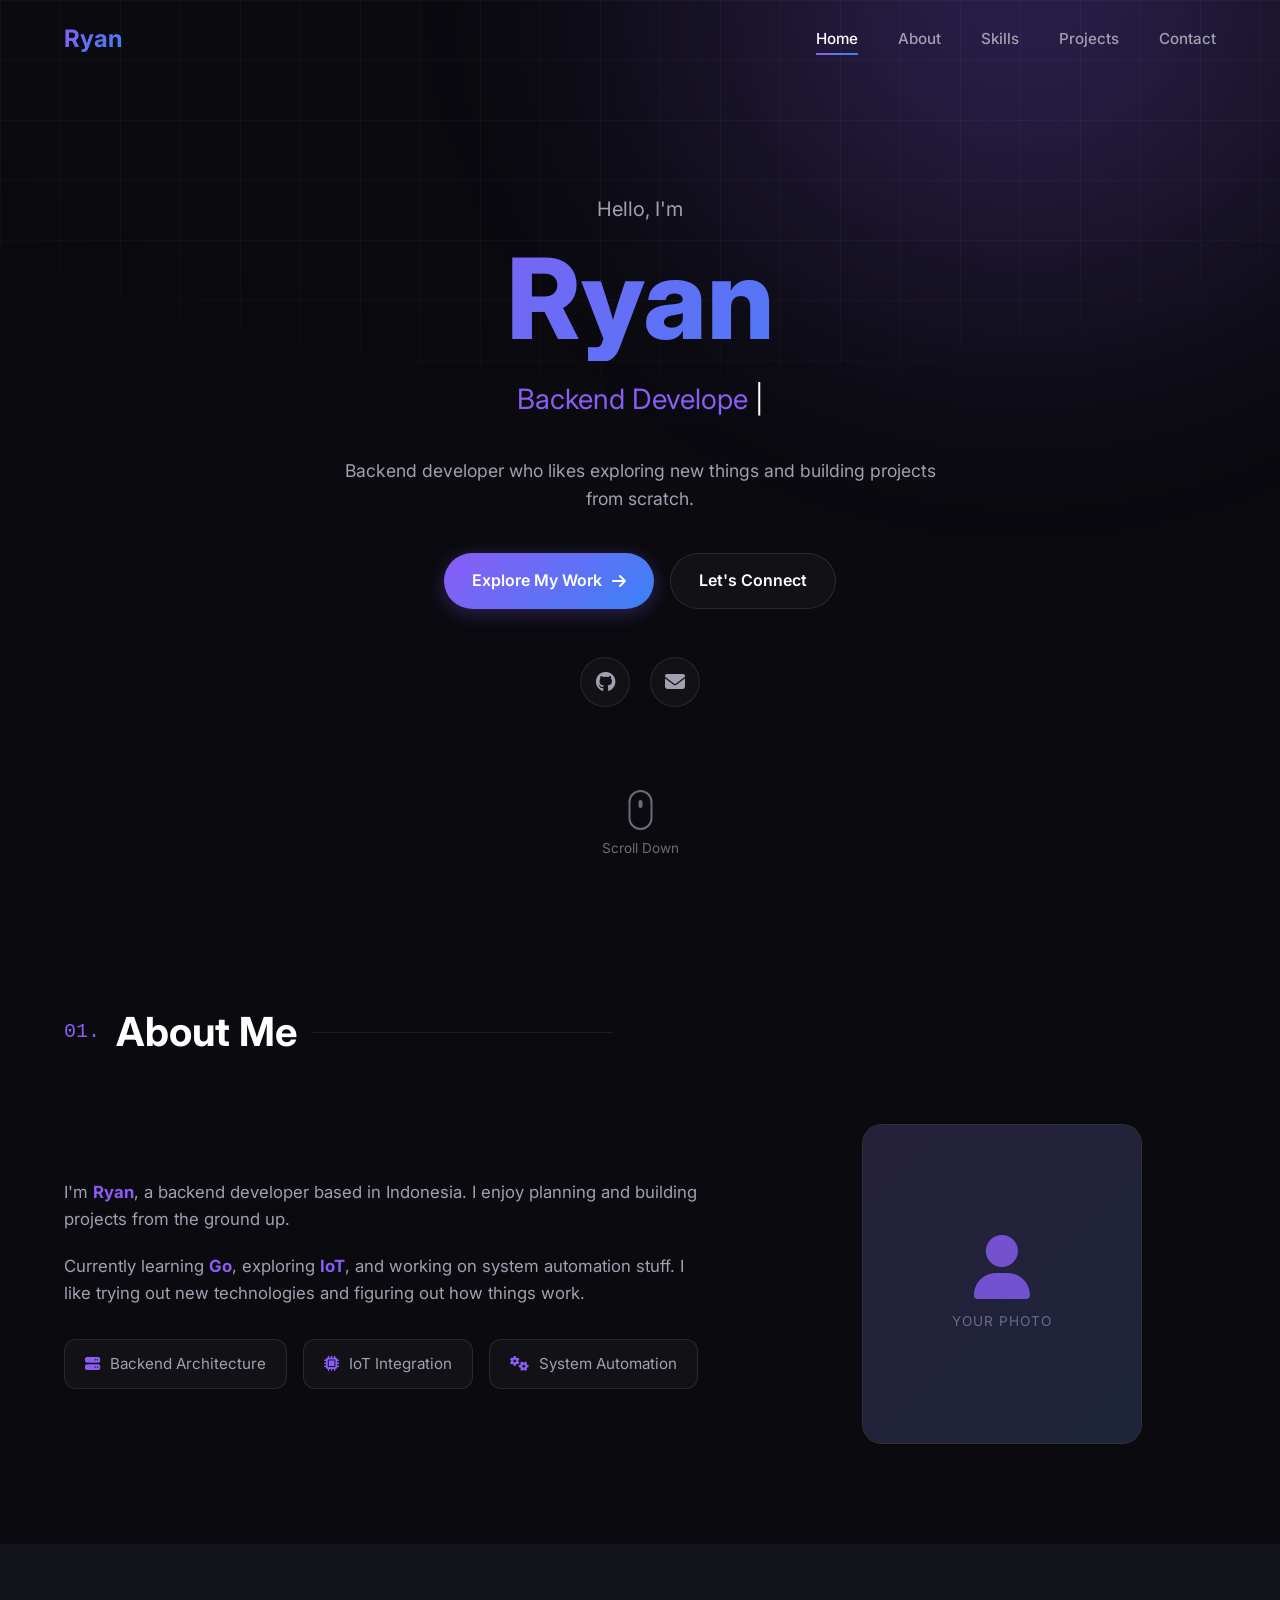
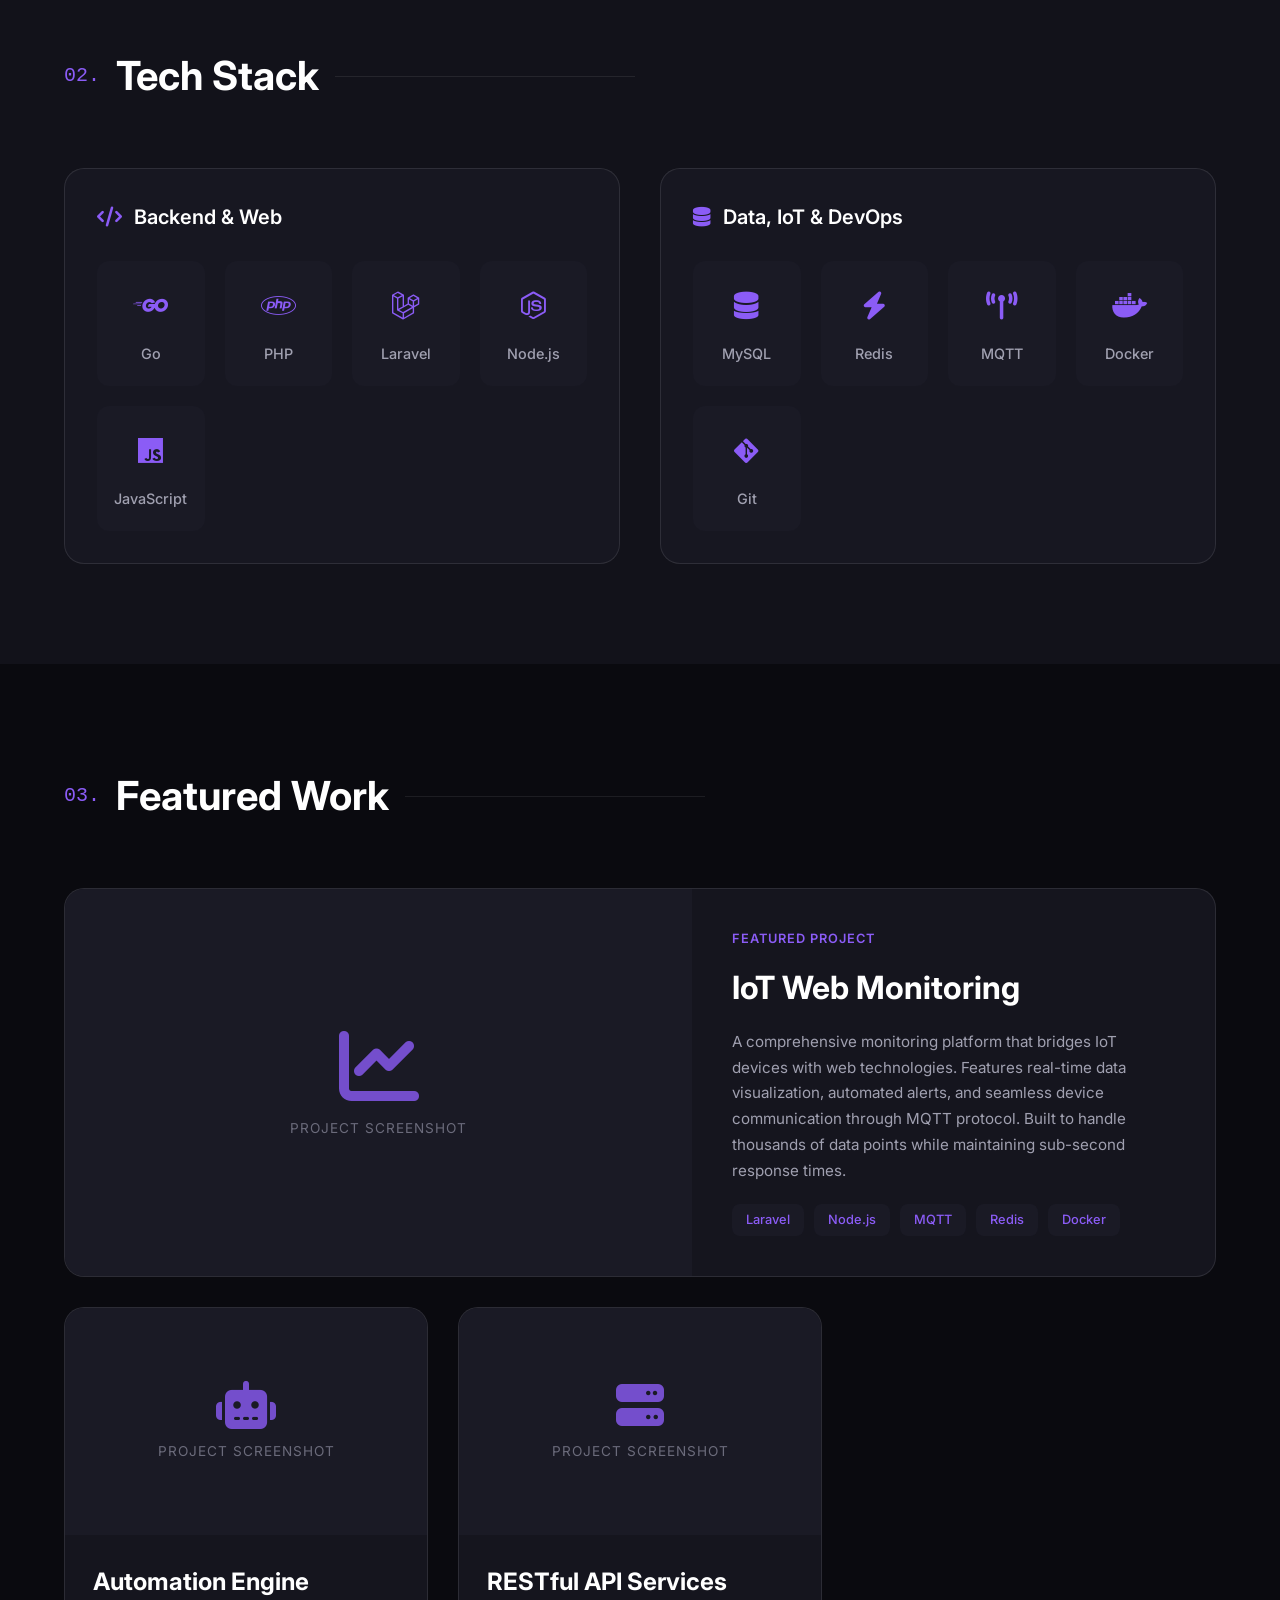
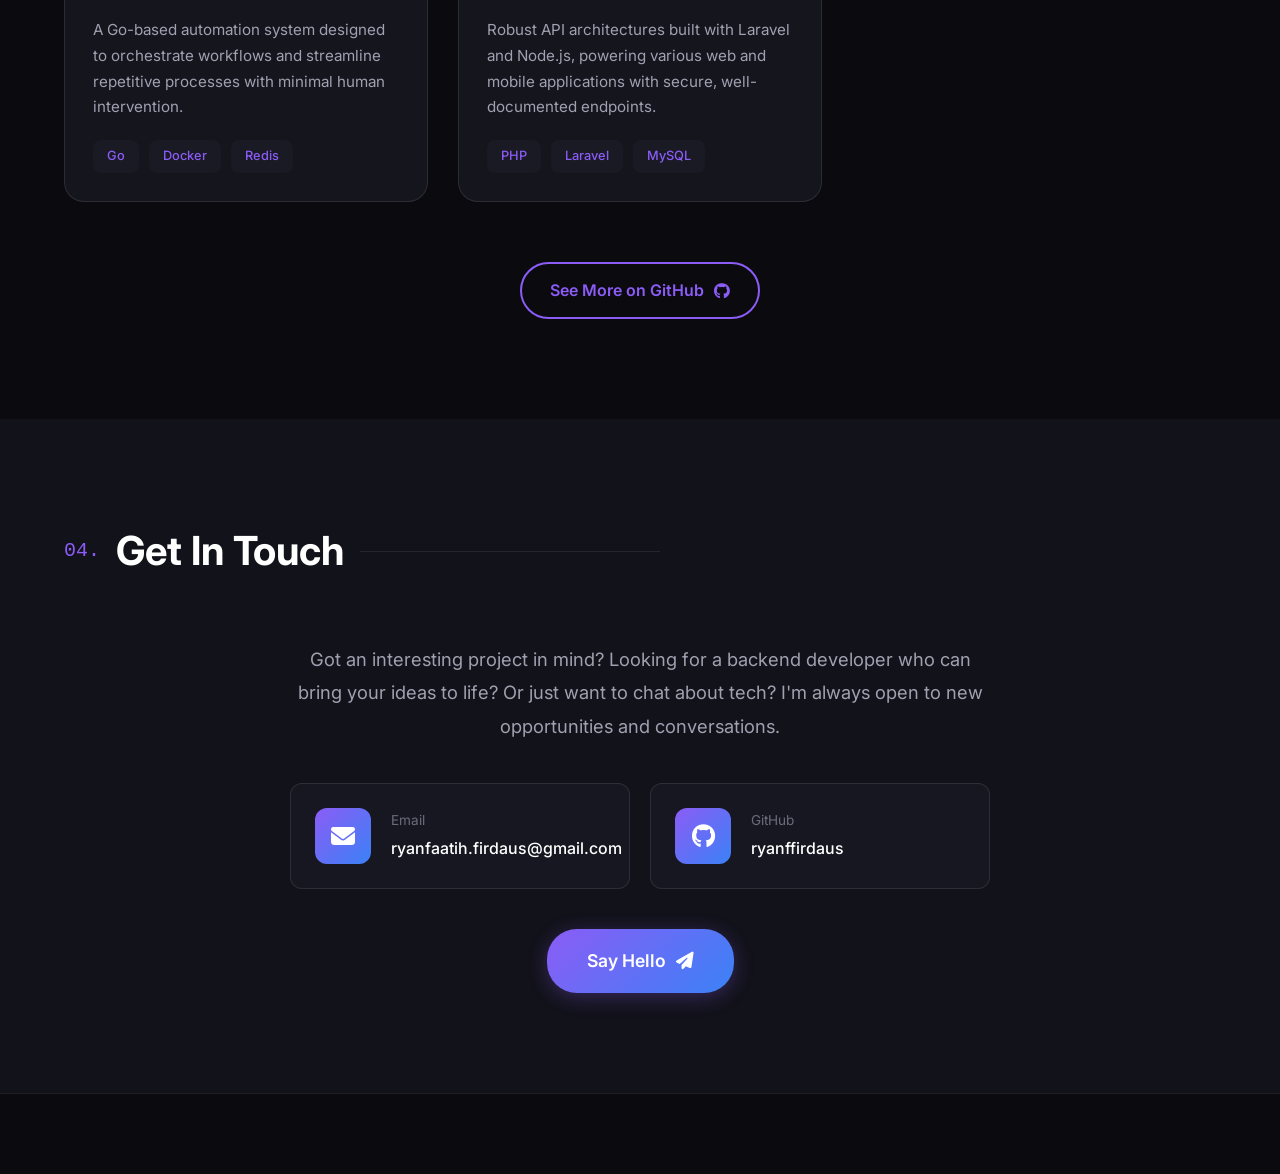
==== index.html @ 5bb2949b "initial commit" ====
<!DOCTYPE html>
<html lang="en">
<head>
    <meta charset="UTF-8">
    <meta name="viewport" content="width=device-width, initial-scale=1.0">
    <meta name="description" content="Ryan - Backend Developer specializing in Go, Laravel, Node.js, and IoT-based automation systems. Building scalable solutions that bridge hardware and software.">
    <meta name="keywords" content="Ryan, Backend Developer, Go, Golang, Laravel, Node.js, IoT, System Automation, Web Developer, Indonesia">
    <meta name="author" content="Ryan">
    <meta name="robots" content="index, follow">
    
    <!-- Open Graph -->
    <meta property="og:title" content="Ryan | Backend Developer">
    <meta property="og:description" content="Backend developer crafting scalable systems and exploring IoT automation.">
    <meta property="og:type" content="website">
    
    <title>Ryan | Backend Developer</title>
    
    <!-- Fonts -->
    <link rel="preconnect" href="https://fonts.googleapis.com">
    <link rel="preconnect" href="https://fonts.gstatic.com" crossorigin>
    <link href="https://fonts.googleapis.com/css2?family=Inter:wght@300;400;500;600;700;800&display=swap" rel="stylesheet">
    
    <!-- Icons -->
    <link rel="stylesheet" href="https://cdnjs.cloudflare.com/ajax/libs/font-awesome/6.5.1/css/all.min.css">
    
    <!-- Styles -->
    <link rel="stylesheet" href="css/main.css">
</head>
<body>
    <!-- Navigation -->
    <nav class="navbar" id="navbar">
        <div class="nav-container">
            <a href="#home" class="nav-logo">
                <span class="logo-text">Ryan</span>
            </a>
            <div class="nav-menu" id="nav-menu">
                <a href="#home" class="nav-link active">Home</a>
                <a href="#about" class="nav-link">About</a>
                <a href="#skills" class="nav-link">Skills</a>
                <a href="#projects" class="nav-link">Projects</a>
                <a href="#contact" class="nav-link">Contact</a>
            </div>
            <button class="nav-toggle" id="nav-toggle" aria-label="Toggle navigation">
                <span class="hamburger"></span>
            </button>
        </div>
    </nav>

    <!-- Hero Section -->
    <section class="hero" id="home">
        <div class="hero-bg">
            <div class="hero-gradient"></div>
            <div class="hero-grid"></div>
        </div>
        <div class="hero-content">
            <p class="hero-greeting">Hello, I'm</p>
            <h1 class="hero-title">Ryan</h1>
            <div class="hero-subtitle">
                <span class="typing-text" id="typing-text"></span>
                <span class="cursor">|</span>
            </div>
            <p class="hero-description">
                Backend developer who likes exploring new things and building projects from scratch.
            </p>
            <div class="hero-buttons">
                <a href="#projects" class="btn btn-primary">
                    <span>Explore My Work</span>
                    <i class="fas fa-arrow-right"></i>
                </a>
                <a href="#contact" class="btn btn-secondary">
                    <span>Let's Connect</span>
                </a>
            </div>
            <div class="hero-social">
                <a href="https://github.com/ryanffirdaus" target="_blank" rel="noopener noreferrer" class="social-link" aria-label="GitHub">
                    <i class="fab fa-github"></i>
                </a>
                <a href="mailto:ryanfaatih.firdaus@gmail.com" class="social-link" aria-label="Email">
                    <i class="fas fa-envelope"></i>
                </a>
            </div>
        </div>
        <div class="scroll-indicator">
            <div class="mouse">
                <div class="wheel"></div>
            </div>
            <span>Scroll Down</span>
        </div>
    </section>

    <!-- About Section -->
    <section class="about" id="about">
        <div class="container">
            <h2 class="section-title">
                <span class="title-number">01.</span>
                About Me
            </h2>
            <div class="about-content">
                <div class="about-text">
                    <p>
                        I'm <strong>Ryan</strong>, a backend developer based in Indonesia. 
                        I enjoy planning and building projects from the ground up.
                    </p>
                    <p>
                        Currently learning <strong>Go</strong>, exploring <strong>IoT</strong>, 
                        and working on system automation stuff. I like trying out new technologies 
                        and figuring out how things work.
                    </p>
                    <div class="about-highlights">
                        <div class="highlight-item">
                            <i class="fas fa-server"></i>
                            <span>Backend Architecture</span>
                        </div>
                        <div class="highlight-item">
                            <i class="fas fa-microchip"></i>
                            <span>IoT Integration</span>
                        </div>
                        <div class="highlight-item">
                            <i class="fas fa-cogs"></i>
                            <span>System Automation</span>
                        </div>
                    </div>
                </div>
                <div class="about-image">
                    <div class="image-frame image-frame--decorated">
                        <!-- Replace this placeholder with your photo -->
                        <!-- <img src="assets/images/profile.jpg" alt="Ryan - Backend Developer"> -->
                        <div class="image-placeholder">
                            <i class="fas fa-user"></i>
                            <span>Your Photo</span>
                        </div>
                    </div>
                </div>
            </div>
        </div>
    </section>

    <!-- Skills Section -->
    <section class="skills" id="skills">
        <div class="container">
            <h2 class="section-title">
                <span class="title-number">02.</span>
                Tech Stack
            </h2>
            <div class="skills-grid">
                <!-- Backend & Web Technologies -->
                <div class="skill-category">
                    <h3 class="category-title">
                        <i class="fas fa-code"></i>
                        Backend & Web
                    </h3>
                    <div class="skills-list">
                        <div class="skill-item" data-skill="Go">
                            <div class="skill-icon">
                                <i class="fab fa-golang"></i>
                            </div>
                            <span class="skill-name">Go</span>
                        </div>
                        <div class="skill-item" data-skill="PHP">
                            <div class="skill-icon">
                                <i class="fab fa-php"></i>
                            </div>
                            <span class="skill-name">PHP</span>
                        </div>
                        <div class="skill-item" data-skill="Laravel">
                            <div class="skill-icon">
                                <i class="fab fa-laravel"></i>
                            </div>
                            <span class="skill-name">Laravel</span>
                        </div>
                        <div class="skill-item" data-skill="Node.js">
                            <div class="skill-icon">
                                <i class="fab fa-node-js"></i>
                            </div>
                            <span class="skill-name">Node.js</span>
                        </div>
                        <div class="skill-item" data-skill="JavaScript">
                            <div class="skill-icon">
                                <i class="fab fa-js"></i>
                            </div>
                            <span class="skill-name">JavaScript</span>
                        </div>
                    </div>
                </div>

                <!-- Database, IoT & DevOps -->
                <div class="skill-category">
                    <h3 class="category-title">
                        <i class="fas fa-database"></i>
                        Data, IoT & DevOps
                    </h3>
                    <div class="skills-list">
                        <div class="skill-item" data-skill="MySQL">
                            <div class="skill-icon">
                                <i class="fas fa-database"></i>
                            </div>
                            <span class="skill-name">MySQL</span>
                        </div>
                        <div class="skill-item" data-skill="Redis">
                            <div class="skill-icon">
                                <i class="fas fa-bolt"></i>
                            </div>
                            <span class="skill-name">Redis</span>
                        </div>
                        <div class="skill-item" data-skill="MQTT">
                            <div class="skill-icon">
                                <i class="fas fa-broadcast-tower"></i>
                            </div>
                            <span class="skill-name">MQTT</span>
                        </div>
                        <div class="skill-item" data-skill="Docker">
                            <div class="skill-icon">
                                <i class="fab fa-docker"></i>
                            </div>
                            <span class="skill-name">Docker</span>
                        </div>
                        <div class="skill-item" data-skill="Git">
                            <div class="skill-icon">
                                <i class="fab fa-git-alt"></i>
                            </div>
                            <span class="skill-name">Git</span>
                        </div>
                    </div>
                </div>
            </div>
        </div>
    </section>

    <!-- Projects Section -->
    <section class="projects" id="projects">
        <div class="container">
            <h2 class="section-title">
                <span class="title-number">03.</span>
                Featured Work
            </h2>
            <div class="projects-grid">
                <!-- Featured Project -->
                <a href="projects/iot-monitoring.html" class="project-card featured">
                    <div class="project-image">
                        <!-- Replace placeholder with project screenshot -->
                        <!-- <img src="assets/images/project-iot.jpg" alt="IoT Monitoring Dashboard"> -->
                        <div class="image-placeholder">
                            <i class="fas fa-chart-line"></i>
                            <span>Project Screenshot</span>
                        </div>
                    </div>
                    <div class="project-content">
                        <span class="project-label">Featured Project</span>
                        <h3 class="project-title">IoT Web Monitoring</h3>
                        <p class="project-description">
                            A comprehensive monitoring platform that bridges IoT devices with web technologies. 
                            Features real-time data visualization, automated alerts, and seamless device 
                            communication through MQTT protocol. Built to handle thousands of data points 
                            while maintaining sub-second response times.
                        </p>
                        <div class="tech-tags">
                            <span class="tech-tag">Laravel</span>
                            <span class="tech-tag">Node.js</span>
                            <span class="tech-tag">MQTT</span>
                            <span class="tech-tag">Redis</span>
                            <span class="tech-tag">Docker</span>
                        </div>
                    </div>
                </a>

                <!-- Project 2 -->
                <a href="projects/automation-engine.html" class="project-card">
                    <div class="project-image">
                        <!-- Replace placeholder with project screenshot -->
                        <!-- <img src="assets/images/project-automation.jpg" alt="Automation System"> -->
                        <div class="image-placeholder">
                            <i class="fas fa-robot"></i>
                            <span>Project Screenshot</span>
                        </div>
                    </div>
                    <div class="project-content">
                        <h3 class="project-title">Automation Engine</h3>
                        <p class="project-description">
                            A Go-based automation system designed to orchestrate workflows and 
                            streamline repetitive processes with minimal human intervention.
                        </p>
                        <div class="tech-tags">
                            <span class="tech-tag">Go</span>
                            <span class="tech-tag">Docker</span>
                            <span class="tech-tag">Redis</span>
                        </div>
                    </div>
                </a>

                <!-- Project 3 -->
                <a href="projects/api-services.html" class="project-card">
                    <div class="project-image">
                        <!-- Replace placeholder with project screenshot -->
                        <!-- <img src="assets/images/project-api.jpg" alt="REST API"> -->
                        <div class="image-placeholder">
                            <i class="fas fa-server"></i>
                            <span>Project Screenshot</span>
                        </div>
                    </div>
                    <div class="project-content">
                        <h3 class="project-title">RESTful API Services</h3>
                        <p class="project-description">
                            Robust API architectures built with Laravel and Node.js, powering 
                            various web and mobile applications with secure, well-documented endpoints.
                        </p>
                        <div class="tech-tags">
                            <span class="tech-tag">PHP</span>
                            <span class="tech-tag">Laravel</span>
                            <span class="tech-tag">MySQL</span>
                        </div>
                    </div>
                </a>
            </div>
            <div class="projects-cta">
                <a href="https://github.com/ryanffirdaus" target="_blank" rel="noopener noreferrer" class="btn btn-outline">
                    <span>See More on GitHub</span>
                    <i class="fab fa-github"></i>
                </a>
            </div>
        </div>
    </section>

    <!-- Contact Section -->
    <section class="contact" id="contact">
        <div class="container">
            <h2 class="section-title">
                <span class="title-number">04.</span>
                Get In Touch
            </h2>
            <div class="contact-content">
                <div class="contact-text">
                    <p>
                        Got an interesting project in mind? Looking for a backend developer 
                        who can bring your ideas to life? Or just want to chat about tech? 
                        I'm always open to new opportunities and conversations.
                    </p>
                </div>
                <div class="contact-methods">
                    <a href="mailto:ryanfaatih.firdaus@gmail.com" class="contact-card">
                        <div class="contact-icon">
                            <i class="fas fa-envelope"></i>
                        </div>
                        <div class="contact-info">
                            <span class="contact-label">Email</span>
                            <span class="contact-value">ryanfaatih.firdaus@gmail.com</span>
                        </div>
                    </a>
                    <a href="https://github.com/ryanffirdaus" target="_blank" rel="noopener noreferrer" class="contact-card">
                        <div class="contact-icon">
                            <i class="fab fa-github"></i>
                        </div>
                        <div class="contact-info">
                            <span class="contact-label">GitHub</span>
                            <span class="contact-value">ryanffirdaus</span>
                        </div>
                    </a>
                </div>
                <a href="mailto:ryanfaatih.firdaus@gmail.com" class="btn btn-primary btn-large">
                    <span>Say Hello</span>
                    <i class="fas fa-paper-plane"></i>
                </a>
            </div>
        </div>
    </section>

    <!-- Footer -->
    <footer class="footer">
        <div class="container">
            <div class="footer-content">
                <!-- <p class="footer-text">
                    Designed & Built by <a href="https://github.com/ryanffirdaus" target="_blank" rel="noopener noreferrer">Ryan</a>
                </p>
                <p class="footer-copyright">
                    &copy; 2025 Ryan. All rights reserved.
                </p> -->
            </div>
        </div>
    </footer>

    <!-- Scripts -->
    <script type="module" src="js/main.js"></script>
    
    <!-- Fallback for local file:// protocol (ES6 modules blocked by CORS) -->
    <script>
        // Only run if modules didn't load
        setTimeout(function() {
            var navbar = document.getElementById('navbar');
            if (!navbar.classList.contains('scrolled') && window.scrollY > 50) {
                // Modules didn't work, use fallback
                initFallback();
            }
            // Always attach scroll listener as backup
            window.addEventListener('scroll', handleNavScroll);
        }, 100);

        function handleNavScroll() {
            var navbar = document.getElementById('navbar');
            if (window.scrollY > 50) {
                navbar.classList.add('scrolled');
            } else {
                navbar.classList.remove('scrolled');
            }
        }

        function initFallback() {
            // Typing animation fallback
            var roles = ['Backend Developer', 'Go Enthusiast', 'IoT Explorer', 'System Automator'];
            var typingText = document.getElementById('typing-text');
            if (typingText && typingText.textContent === '') {
                var roleIndex = 0;
                var charIndex = 0;
                var isDeleting = false;
                
                function type() {
                    var currentRole = roles[roleIndex];
                    if (isDeleting) {
                        typingText.textContent = currentRole.substring(0, charIndex - 1);
                        charIndex--;
                    } else {
                        typingText.textContent = currentRole.substring(0, charIndex + 1);
                        charIndex++;
                    }
                    
                    var speed = isDeleting ? 50 : 100;
                    if (!isDeleting && charIndex === currentRole.length) {
                        speed = 2000;
                        isDeleting = true;
                    } else if (isDeleting && charIndex === 0) {
                        isDeleting = false;
                        roleIndex = (roleIndex + 1) % roles.length;
                        speed = 500;
                    }
                    setTimeout(type, speed);
                }
                type();
            }

            // Scroll reveal fallback
            var reveals = document.querySelectorAll('.skill-category, .project-card, .contact-card');
            reveals.forEach(function(el) { el.style.opacity = '1'; });

            // Mobile menu fallback
            var navToggle = document.getElementById('nav-toggle');
            var navMenu = document.getElementById('nav-menu');
            if (navToggle) {
                navToggle.addEventListener('click', function() {
                    navToggle.classList.toggle('active');
                    navMenu.classList.toggle('active');
                });
            }
        }
    </script>
</body>
</html>
---- css/main.css ----
/* ================================
   Main CSS Entry Point
   Import all modular stylesheets
================================ */

@import url('variables.css');
@import url('base.css');
@import url('components.css');
@import url('animations.css');
@import url('sections.css');
@import url('responsive.css');
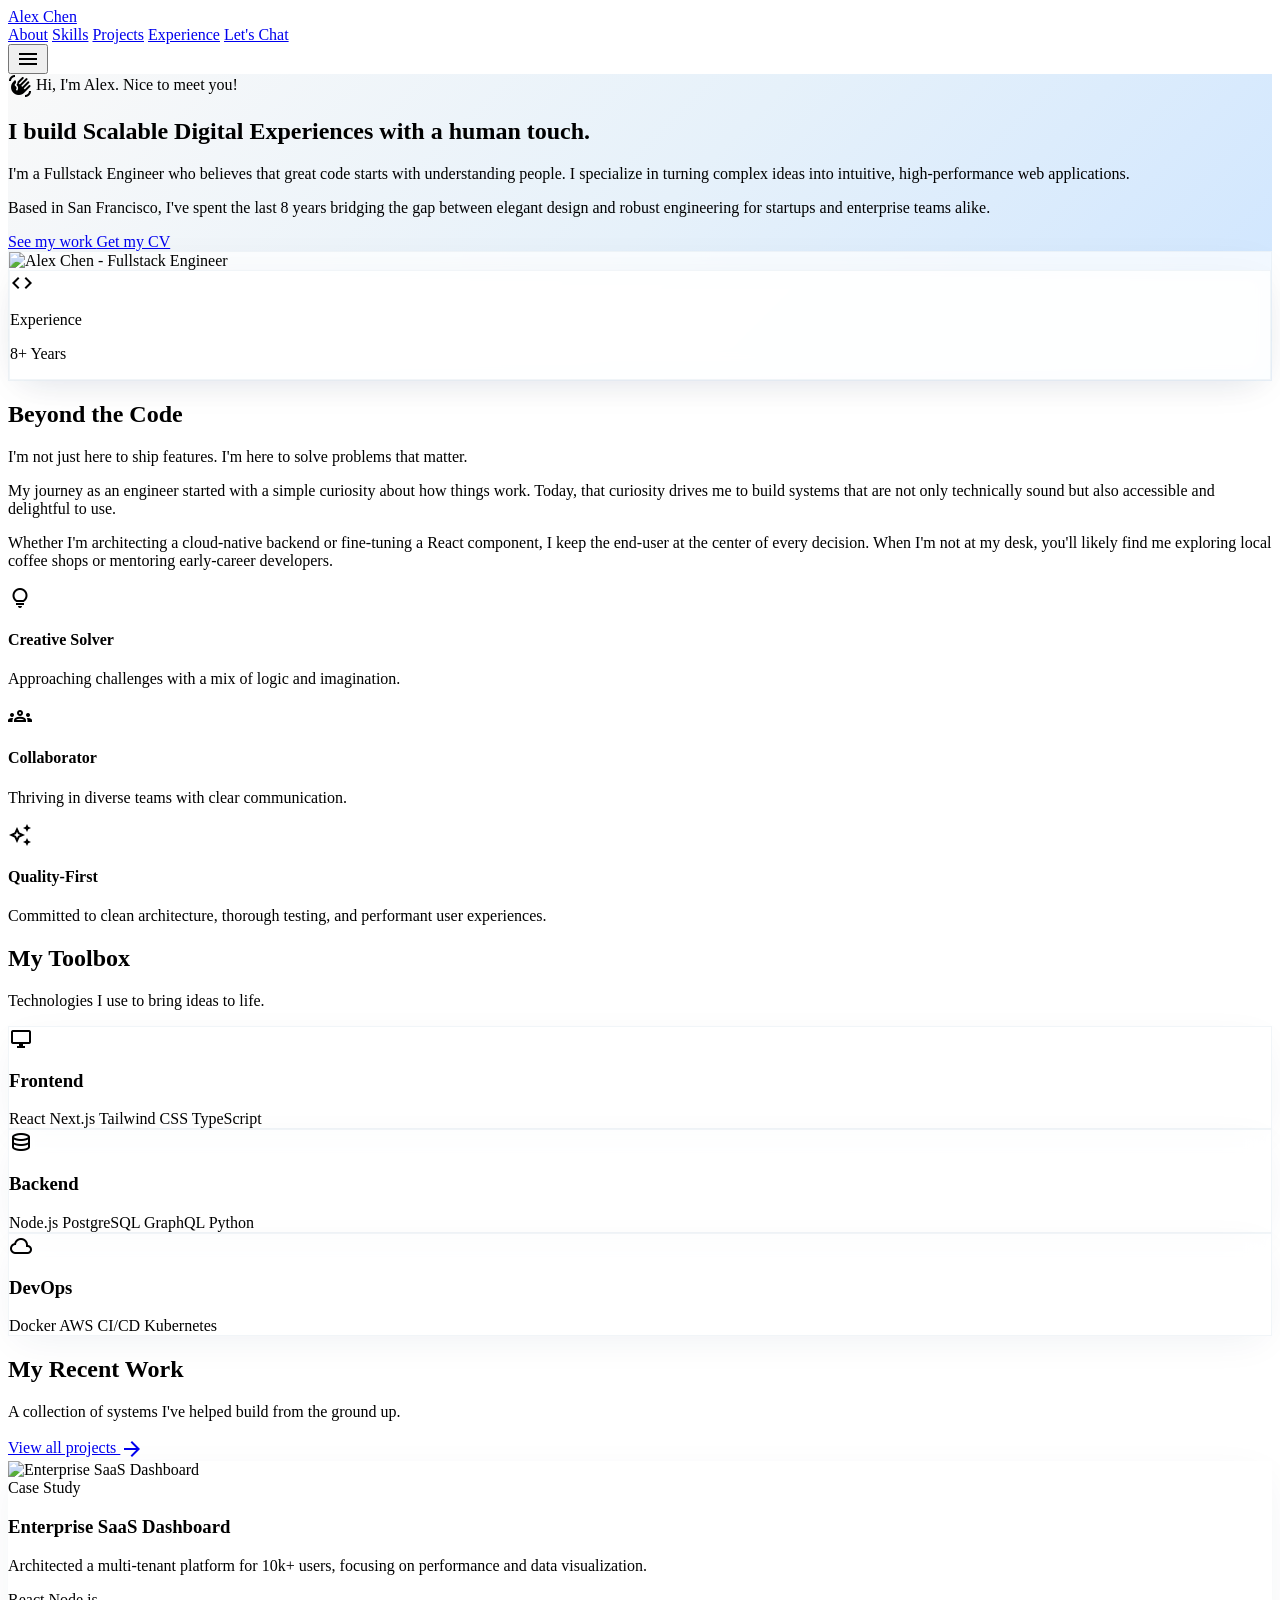
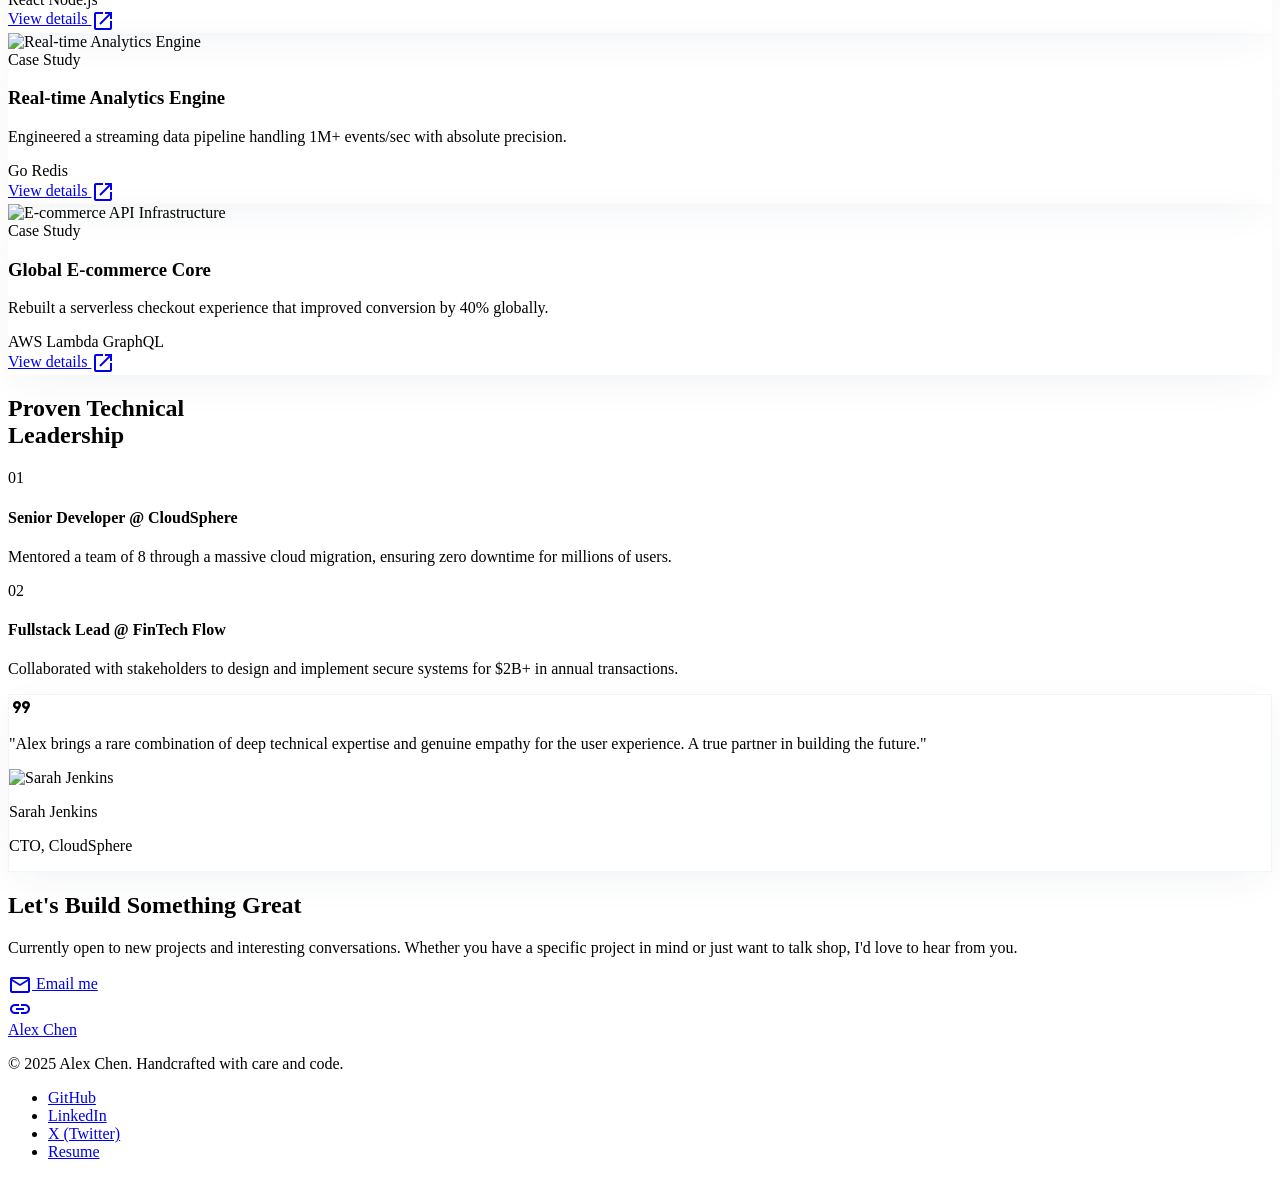
==== commit 313d3761: "Remove IoT Monitoring project files including HTML, JavaScript, and CSS for a cleaner project struct" ====
--- a/index.html
+++ b/index.html
@@ -1,454 +1,655 @@
-<!DOCTYPE html>
-<html lang="en">
-<head>
-    <meta charset="UTF-8">
-    <meta name="viewport" content="width=device-width, initial-scale=1.0">
-    <meta name="description" content="Ryan - Backend Developer specializing in Go, Laravel, Node.js, and IoT-based automation systems. Building scalable solutions that bridge hardware and software.">
-    <meta name="keywords" content="Ryan, Backend Developer, Go, Golang, Laravel, Node.js, IoT, System Automation, Web Developer, Indonesia">
-    <meta name="author" content="Ryan">
-    <meta name="robots" content="index, follow">
-    
-    <!-- Open Graph -->
-    <meta property="og:title" content="Ryan | Backend Developer">
-    <meta property="og:description" content="Backend developer crafting scalable systems and exploring IoT automation.">
-    <meta property="og:type" content="website">
-    
-    <title>Ryan | Backend Developer</title>
-    
-    <!-- Fonts -->
-    <link rel="preconnect" href="https://fonts.googleapis.com">
-    <link rel="preconnect" href="https://fonts.gstatic.com" crossorigin>
-    <link href="https://fonts.googleapis.com/css2?family=Inter:wght@300;400;500;600;700;800&display=swap" rel="stylesheet">
-    
-    <!-- Icons -->
-    <link rel="stylesheet" href="https://cdnjs.cloudflare.com/ajax/libs/font-awesome/6.5.1/css/all.min.css">
-    
-    <!-- Styles -->
-    <link rel="stylesheet" href="css/main.css">
-</head>
-<body>
-    <!-- Navigation -->
-    <nav class="navbar" id="navbar">
-        <div class="nav-container">
-            <a href="#home" class="nav-logo">
-                <span class="logo-text">Ryan</span>
+<!doctype html>
+
+<html class="scroll-smooth" lang="en">
+  <head>
+    <meta charset="utf-8" />
+    <meta name="viewport" content="width=device-width, initial-scale=1.0" />
+    <title>Alex Chen | Fullstack Engineer &amp; Digital Architect</title>
+    <link rel="preconnect" href="https://fonts.googleapis.com" />
+    <link rel="preconnect" href="https://fonts.gstatic.com" crossorigin />
+    <link
+      rel="stylesheet"
+      href="https://fonts.googleapis.com/css2?family=Hanken+Grotesk:wght@300;400;600;700;800&amp;display=swap"
+    />
+    <link
+      rel="stylesheet"
+      href="https://fonts.googleapis.com/css2?family=Material+Symbols+Outlined:wght,FILL@100..700,0..1&amp;display=swap"
+    />
+    <script src="https://cdn.tailwindcss.com?plugins=forms,container-queries"></script>
+    <script src="./assets/js/tailwind.config.js"></script>
+    <link rel="stylesheet" href="./assets/css/main.css" />
+  </head>
+  <body class="bg-background font-body text-on-surface antialiased">
+    <div id="site-header"></div>
+    <main class="pt-20">
+      <!-- Hero Section -->
+      <section
+        class="relative overflow-hidden twilight-gradient min-h-[870px] flex items-center px-6 md:px-12"
+        id="about"
+      >
+        <div
+          class="max-w-[1200px] mx-auto w-full grid grid-cols-1 md:grid-cols-2 items-center gap-16"
+        >
+          <div class="space-y-8 animate-fade-in">
+            <div
+              class="inline-flex items-center gap-2 px-3 py-1 bg-subtle-mist rounded-full text-primary border border-primary/10"
+            >
+              <span
+                class="material-symbols-outlined text-[18px]"
+                style="font-variation-settings: &quot;FILL&quot; 1"
+                >waving_hand</span
+              >
+              <span class="font-label text-label"
+                >Hi, I'm Alex. Nice to meet you!</span
+              >
+            </div>
+            <h1 class="font-display text-display text-on-surface leading-tight">
+              I build
+              <span class="text-primary">Scalable Digital Experiences</span>
+              with a human touch.
+            </h1>
+            <div class="space-y-4">
+              <p class="font-body text-heading text-slate-text max-w-lg">
+                I'm a Fullstack Engineer who believes that great code starts
+                with understanding people. I specialize in turning complex ideas
+                into intuitive, high-performance web applications.
+              </p>
+              <p class="font-body text-body text-on-surface-variant max-w-lg">
+                Based in San Francisco, I've spent the last 8 years bridging the
+                gap between elegant design and robust engineering for startups
+                and enterprise teams alike.
+              </p>
+            </div>
+            <div class="flex flex-wrap gap-4 pt-4">
+              <a
+                class="bg-primary text-on-primary px-8 py-4 rounded-lg font-subheading text-subheading elevated-shadow hover:translate-y-[-2px] transition-all"
+                href="#projects"
+              >
+                See my work
+              </a>
+              <a
+                class="border-2 border-primary text-primary px-8 py-4 rounded-lg font-subheading text-subheading hover:bg-subtle-mist transition-all"
+                href="#"
+              >
+                Get my CV
+              </a>
+            </div>
+          </div>
+          <div class="relative hidden md:block">
+            <div
+              class="glass-card p-4 rounded-[32px] elevated-shadow relative z-10"
+            >
+              <img
+                alt="Alex Chen - Fullstack Engineer"
+                class="rounded-[24px] w-full aspect-square object-cover"
+                src="https://lh3.googleusercontent.com/aida-public/[base64]"
+              />
+              <div
+                class="absolute -bottom-6 -left-6 glass-card px-6 py-4 rounded-xl elevated-shadow border border-cloud-gray"
+              >
+                <div class="flex items-center gap-3">
+                  <div
+                    class="w-10 h-10 rounded-full bg-primary-fixed flex items-center justify-center text-primary"
+                  >
+                    <span class="material-symbols-outlined">code</span>
+                  </div>
+                  <div>
+                    <p class="font-label text-label text-on-surface">
+                      Experience
+                    </p>
+                    <p
+                      class="font-subheading text-subheading text-primary font-bold"
+                    >
+                      8+ Years
+                    </p>
+                  </div>
+                </div>
+              </div>
+            </div>
+            <!-- Decorative Element -->
+            <div
+              class="absolute -top-12 -right-12 w-64 h-64 bg-secondary-container/20 rounded-full blur-3xl -z-10"
+            ></div>
+          </div>
+        </div>
+      </section>
+      <!-- My Approach (About Me Text) -->
+      <section class="py-24 max-w-[1200px] mx-auto px-6 md:px-12">
+        <div class="grid grid-cols-1 md:grid-cols-2 gap-16 items-center">
+          <div class="space-y-6">
+            <h2 class="font-display text-display text-on-surface">
+              Beyond the Code
+            </h2>
+            <div class="w-20 h-1.5 bg-primary rounded-full"></div>
+            <p class="font-body text-heading text-slate-text">
+              I'm not just here to ship features. I'm here to solve problems
+              that matter.
+            </p>
+            <div class="space-y-4 font-body text-body text-on-surface-variant">
+              <p>
+                My journey as an engineer started with a simple curiosity about
+                how things work. Today, that curiosity drives me to build
+                systems that are not only technically sound but also accessible
+                and delightful to use.
+              </p>
+              <p>
+                Whether I'm architecting a cloud-native backend or fine-tuning a
+                React component, I keep the end-user at the center of every
+                decision. When I'm not at my desk, you'll likely find me
+                exploring local coffee shops or mentoring early-career
+                developers.
+              </p>
+            </div>
+          </div>
+          <div class="grid grid-cols-2 gap-4">
+            <div class="bg-surface-container p-8 rounded-2xl space-y-4">
+              <span class="material-symbols-outlined text-primary text-3xl"
+                >lightbulb</span
+              >
+              <h4 class="font-heading text-subheading">Creative Solver</h4>
+              <p class="font-body-sm text-slate-text">
+                Approaching challenges with a mix of logic and imagination.
+              </p>
+            </div>
+            <div class="bg-subtle-mist p-8 rounded-2xl space-y-4">
+              <span class="material-symbols-outlined text-primary text-3xl"
+                >groups</span
+              >
+              <h4 class="font-heading text-subheading">Collaborator</h4>
+              <p class="font-body-sm text-slate-text">
+                Thriving in diverse teams with clear communication.
+              </p>
+            </div>
+            <div class="bg-cloud-gray/30 p-8 rounded-2xl space-y-4 col-span-2">
+              <span class="material-symbols-outlined text-primary text-3xl"
+                >auto_awesome</span
+              >
+              <h4 class="font-heading text-subheading">Quality-First</h4>
+              <p class="font-body-sm text-slate-text">
+                Committed to clean architecture, thorough testing, and
+                performant user experiences.
+              </p>
+            </div>
+          </div>
+        </div>
+      </section>
+      <!-- Tech Stack Section -->
+      <section class="py-24 max-w-[1200px] mx-auto px-6 md:px-12" id="skills">
+        <div class="text-center mb-16">
+          <h2 class="font-display text-display text-on-surface mb-4">
+            My Toolbox
+          </h2>
+          <p class="font-body text-heading text-slate-text">
+            Technologies I use to bring ideas to life.
+          </p>
+        </div>
+        <div class="grid grid-cols-1 md:grid-cols-3 gap-gap-card">
+          <!-- Frontend -->
+          <div
+            class="glass-card p-8 rounded-[24px] elevated-shadow flex flex-col gap-6"
+          >
+            <div
+              class="w-12 h-12 rounded-xl bg-subtle-mist flex items-center justify-center text-primary"
+            >
+              <span class="material-symbols-outlined text-[28px]"
+                >desktop_windows</span
+              >
+            </div>
+            <h3 class="font-heading text-heading text-on-surface">Frontend</h3>
+            <div class="flex flex-wrap gap-2">
+              <span
+                class="px-4 py-2 bg-subtle-mist border border-cloud-gray/50 text-slate-text rounded-[5px] font-body-sm text-body-sm"
+                >React</span
+              >
+              <span
+                class="px-4 py-2 bg-subtle-mist border border-cloud-gray/50 text-slate-text rounded-[5px] font-body-sm text-body-sm"
+                >Next.js</span
+              >
+              <span
+                class="px-4 py-2 bg-subtle-mist border border-cloud-gray/50 text-slate-text rounded-[5px] font-body-sm text-body-sm"
+                >Tailwind CSS</span
+              >
+              <span
+                class="px-4 py-2 bg-subtle-mist border border-cloud-gray/50 text-slate-text rounded-[5px] font-body-sm text-body-sm"
+                >TypeScript</span
+              >
+            </div>
+          </div>
+          <!-- Backend -->
+          <div
+            class="glass-card p-8 rounded-[24px] elevated-shadow flex flex-col gap-6"
+          >
+            <div
+              class="w-12 h-12 rounded-xl bg-subtle-mist flex items-center justify-center text-primary"
+            >
+              <span class="material-symbols-outlined text-[28px]"
+                >database</span
+              >
+            </div>
+            <h3 class="font-heading text-heading text-on-surface">Backend</h3>
+            <div class="flex flex-wrap gap-2">
+              <span
+                class="px-4 py-2 bg-subtle-mist border border-cloud-gray/50 text-slate-text rounded-[5px] font-body-sm text-body-sm"
+                >Node.js</span
+              >
+              <span
+                class="px-4 py-2 bg-subtle-mist border border-cloud-gray/50 text-slate-text rounded-[5px] font-body-sm text-body-sm"
+                >PostgreSQL</span
+              >
+              <span
+                class="px-4 py-2 bg-subtle-mist border border-cloud-gray/50 text-slate-text rounded-[5px] font-body-sm text-body-sm"
+                >GraphQL</span
+              >
+              <span
+                class="px-4 py-2 bg-subtle-mist border border-cloud-gray/50 text-slate-text rounded-[5px] font-body-sm text-body-sm"
+                >Python</span
+              >
+            </div>
+          </div>
+          <!-- DevOps -->
+          <div
+            class="glass-card p-8 rounded-[24px] elevated-shadow flex flex-col gap-6"
+          >
+            <div
+              class="w-12 h-12 rounded-xl bg-subtle-mist flex items-center justify-center text-primary"
+            >
+              <span class="material-symbols-outlined text-[28px]">cloud</span>
+            </div>
+            <h3 class="font-heading text-heading text-on-surface">DevOps</h3>
+            <div class="flex flex-wrap gap-2">
+              <span
+                class="px-4 py-2 bg-subtle-mist border border-cloud-gray/50 text-slate-text rounded-[5px] font-body-sm text-body-sm"
+                >Docker</span
+              >
+              <span
+                class="px-4 py-2 bg-subtle-mist border border-cloud-gray/50 text-slate-text rounded-[5px] font-body-sm text-body-sm"
+                >AWS</span
+              >
+              <span
+                class="px-4 py-2 bg-subtle-mist border border-cloud-gray/50 text-slate-text rounded-[5px] font-body-sm text-body-sm"
+                >CI/CD</span
+              >
+              <span
+                class="px-4 py-2 bg-subtle-mist border border-cloud-gray/50 text-slate-text rounded-[5px] font-body-sm text-body-sm"
+                >Kubernetes</span
+              >
+            </div>
+          </div>
+        </div>
+      </section>
+      <!-- Projects Section -->
+      <section
+        class="py-24 bg-surface-container-low px-6 md:px-12"
+        id="projects"
+      >
+        <div class="max-w-[1200px] mx-auto">
+          <div
+            class="flex flex-col md:flex-row justify-between items-end mb-16 gap-4"
+          >
+            <div>
+              <h2 class="font-display text-display text-on-surface mb-2">
+                My Recent Work
+              </h2>
+              <p class="font-body text-heading text-slate-text">
+                A collection of systems I've helped build from the ground up.
+              </p>
+            </div>
+            <a
+              class="text-primary font-label text-label flex items-center gap-2 group"
+              href="#"
+            >
+              View all projects
+              <span
+                class="material-symbols-outlined group-hover:translate-x-1 transition-transform"
+                >arrow_forward</span
+              >
             </a>
-            <div class="nav-menu" id="nav-menu">
-                <a href="#home" class="nav-link active">Home</a>
-                <a href="#about" class="nav-link">About</a>
-                <a href="#skills" class="nav-link">Skills</a>
-                <a href="#projects" class="nav-link">Projects</a>
-                <a href="#contact" class="nav-link">Contact</a>
-            </div>
-            <button class="nav-toggle" id="nav-toggle" aria-label="Toggle navigation">
-                <span class="hamburger"></span>
-            </button>
-        </div>
-    </nav>
+          </div>
+          <div
+            class="grid grid-cols-1 md:grid-cols-2 lg:grid-cols-3 gap-gap-card"
+          >
+            <!-- Project 1 -->
+            <article
+              class="bg-surface rounded-[24px] elevated-shadow overflow-hidden group hover:translate-y-[-8px] transition-all duration-300"
+            >
+              <div class="relative overflow-hidden aspect-video">
+                <img
+                  alt="Enterprise SaaS Dashboard"
+                  class="w-full h-full object-cover group-hover:scale-105 transition-transform duration-500"
+                  src="https://lh3.googleusercontent.com/aida-public/[base64]"
+                />
+                <div
+                  class="absolute inset-0 bg-primary/20 opacity-0 group-hover:opacity-100 transition-opacity flex items-center justify-center"
+                >
+                  <span
+                    class="bg-surface px-6 py-2 rounded-full font-label text-label text-primary"
+                    >Case Study</span
+                  >
+                </div>
+              </div>
+              <div class="p-8 space-y-4">
+                <h3 class="font-heading text-heading text-on-surface">
+                  Enterprise SaaS Dashboard
+                </h3>
+                <p class="font-body-sm text-body-sm text-slate-text">
+                  Architected a multi-tenant platform for 10k+ users, focusing
+                  on performance and data visualization.
+                </p>
+                <div class="flex flex-wrap gap-2 pt-2">
+                  <span
+                    class="px-2 py-1 bg-subtle-mist text-slate-text rounded-[5px] text-[10px] uppercase font-bold tracking-wider"
+                    >React</span
+                  >
+                  <span
+                    class="px-2 py-1 bg-subtle-mist text-slate-text rounded-[5px] text-[10px] uppercase font-bold tracking-wider"
+                    >Node.js</span
+                  >
+                </div>
+                <div
+                  class="pt-4 flex justify-between items-center border-t border-cloud-gray"
+                >
+                  <a
+                    class="text-primary font-label text-label inline-flex items-center gap-1"
+                    href="#"
+                  >
+                    View details
+                    <span class="material-symbols-outlined text-sm"
+                      >open_in_new</span
+                    >
+                  </a>
+                </div>
+              </div>
+            </article>
+            <!-- Project 2 -->
+            <article
+              class="bg-surface rounded-[24px] elevated-shadow overflow-hidden group hover:translate-y-[-8px] transition-all duration-300"
+            >
+              <div class="relative overflow-hidden aspect-video">
+                <img
+                  alt="Real-time Analytics Engine"
+                  class="w-full h-full object-cover group-hover:scale-105 transition-transform duration-500"
+                  src="https://lh3.googleusercontent.com/aida-public/[base64]"
+                />
+                <div
+                  class="absolute inset-0 bg-primary/20 opacity-0 group-hover:opacity-100 transition-opacity flex items-center justify-center"
+                >
+                  <span
+                    class="bg-surface px-6 py-2 rounded-full font-label text-label text-primary"
+                    >Case Study</span
+                  >
+                </div>
+              </div>
+              <div class="p-8 space-y-4">
+                <h3 class="font-heading text-heading text-on-surface">
+                  Real-time Analytics Engine
+                </h3>
+                <p class="font-body-sm text-body-sm text-slate-text">
+                  Engineered a streaming data pipeline handling 1M+ events/sec
+                  with absolute precision.
+                </p>
+                <div class="flex flex-wrap gap-2 pt-2">
+                  <span
+                    class="px-2 py-1 bg-subtle-mist text-slate-text rounded-[5px] text-[10px] uppercase font-bold tracking-wider"
+                    >Go</span
+                  >
+                  <span
+                    class="px-2 py-1 bg-subtle-mist text-slate-text rounded-[5px] text-[10px] uppercase font-bold tracking-wider"
+                    >Redis</span
+                  >
+                </div>
+                <div
+                  class="pt-4 flex justify-between items-center border-t border-cloud-gray"
+                >
+                  <a
+                    class="text-primary font-label text-label inline-flex items-center gap-1"
+                    href="#"
+                  >
+                    View details
+                    <span class="material-symbols-outlined text-sm"
+                      >open_in_new</span
+                    >
+                  </a>
+                </div>
+              </div>
+            </article>
+            <!-- Project 3 -->
+            <article
+              class="bg-surface rounded-[24px] elevated-shadow overflow-hidden group hover:translate-y-[-8px] transition-all duration-300"
+            >
+              <div class="relative overflow-hidden aspect-video">
+                <img
+                  alt="E-commerce API Infrastructure"
+                  class="w-full h-full object-cover group-hover:scale-105 transition-transform duration-500"
+                  src="https://lh3.googleusercontent.com/aida-public/[base64]"
+                />
+                <div
+                  class="absolute inset-0 bg-primary/20 opacity-0 group-hover:opacity-100 transition-opacity flex items-center justify-center"
+                >
+                  <span
+                    class="bg-surface px-6 py-2 rounded-full font-label text-label text-primary"
+                    >Case Study</span
+                  >
+                </div>
+              </div>
+              <div class="p-8 space-y-4">
+                <h3 class="font-heading text-heading text-on-surface">
+                  Global E-commerce Core
+                </h3>
+                <p class="font-body-sm text-body-sm text-slate-text">
+                  Rebuilt a serverless checkout experience that improved
+                  conversion by 40% globally.
+                </p>
+                <div class="flex flex-wrap gap-2 pt-2">
+                  <span
+                    class="px-2 py-1 bg-subtle-mist text-slate-text rounded-[5px] text-[10px] uppercase font-bold tracking-wider"
+                    >AWS Lambda</span
+                  >
+                  <span
+                    class="px-2 py-1 bg-subtle-mist text-slate-text rounded-[5px] text-[10px] uppercase font-bold tracking-wider"
+                    >GraphQL</span
+                  >
+                </div>
+                <div
+                  class="pt-4 flex justify-between items-center border-t border-cloud-gray"
+                >
+                  <a
+                    class="text-primary font-label text-label inline-flex items-center gap-1"
+                    href="#"
+                  >
+                    View details
+                    <span class="material-symbols-outlined text-sm"
+                      >open_in_new</span
+                    >
+                  </a>
+                </div>
+              </div>
+            </article>
+          </div>
+        </div>
+      </section>
+      <!-- Experience & Mentorship -->
+      <section
+        class="py-24 max-w-[1200px] mx-auto px-6 md:px-12 grid grid-cols-1 lg:grid-cols-2 gap-16 items-center"
+        id="experience"
+      >
+        <div>
+          <h2 class="font-display text-display text-on-surface mb-6">
+            Proven Technical <br />
+            Leadership
+          </h2>
+          <div class="space-y-8">
+            <div
+              class="flex gap-6 p-6 rounded-2xl hover:bg-subtle-mist transition-colors group"
+            >
+              <div
+                class="font-display text-[48px] text-cloud-gray group-hover:text-primary transition-colors leading-none font-extrabold"
+              >
+                01
+              </div>
+              <div>
+                <h4 class="font-heading text-subheading text-on-surface">
+                  Senior Developer @ CloudSphere
+                </h4>
+                <p class="font-body-sm text-body-sm text-slate-text">
+                  Mentored a team of 8 through a massive cloud migration,
+                  ensuring zero downtime for millions of users.
+                </p>
+              </div>
+            </div>
+            <div
+              class="flex gap-6 p-6 rounded-2xl hover:bg-subtle-mist transition-colors group"
+            >
+              <div
+                class="font-display text-[48px] text-cloud-gray group-hover:text-primary transition-colors leading-none font-extrabold"
+              >
+                02
+              </div>
+              <div>
+                <h4 class="font-heading text-subheading text-on-surface">
+                  Fullstack Lead @ FinTech Flow
+                </h4>
+                <p class="font-body-sm text-body-sm text-slate-text">
+                  Collaborated with stakeholders to design and implement secure
+                  systems for $2B+ in annual transactions.
+                </p>
+              </div>
+            </div>
+          </div>
+        </div>
+        <div class="relative">
+          <div
+            class="aspect-square bg-primary rounded-[40px] rotate-3 absolute inset-0 opacity-10"
+          ></div>
+          <div
+            class="glass-card p-12 rounded-[40px] relative z-10 elevated-shadow border border-cloud-gray"
+          >
+            <div class="space-y-6">
+              <span class="material-symbols-outlined text-primary text-[48px]"
+                >format_quote</span
+              >
+              <p
+                class="font-heading text-heading italic text-slate-text leading-relaxed"
+              >
+                "Alex brings a rare combination of deep technical expertise and
+                genuine empathy for the user experience. A true partner in
+                building the future."
+              </p>
+              <div class="flex items-center gap-4">
+                <div
+                  class="w-12 h-12 rounded-full bg-cloud-gray overflow-hidden"
+                >
+                  <img
+                    alt="Sarah Jenkins"
+                    class="w-full h-full object-cover grayscale"
+                    src="https://lh3.googleusercontent.com/aida-public/[base64]"
+                  />
+                </div>
+                <div>
+                  <p class="font-subheading text-subheading text-on-surface">
+                    Sarah Jenkins
+                  </p>
+                  <p class="font-caption text-caption text-slate-text">
+                    CTO, CloudSphere
+                  </p>
+                </div>
+              </div>
+            </div>
+          </div>
+        </div>
+      </section>
+      <!-- Contact CTA -->
+      <section class="py-24 px-6 md:px-12" id="contact">
+        <div
+          class="max-w-[1200px] mx-auto bg-primary rounded-[32px] p-12 md:p-20 text-center relative overflow-hidden"
+        >
+          <div
+            class="absolute -top-20 -right-20 w-80 h-80 bg-white/10 rounded-full blur-3xl"
+          ></div>
+          <div class="relative z-10">
+            <h2 class="font-display text-display text-on-primary mb-6">
+              Let's Build Something Great
+            </h2>
+            <p
+              class="font-body text-heading text-primary-fixed max-w-2xl mx-auto mb-10"
+            >
+              Currently open to new projects and interesting conversations.
+              Whether you have a specific project in mind or just want to talk
+              shop, I'd love to hear from you.
+            </p>
+            <div class="flex flex-wrap justify-center gap-6">
+              <a
+                class="bg-surface text-primary px-8 py-4 rounded-xl font-subheading text-subheading elevated-shadow hover:bg-subtle-mist transition-all flex items-center gap-3"
+                href="mailto:alex@chen.dev"
+              >
+                <span class="material-symbols-outlined">mail</span>
+                Email me
+              </a>
+              <div class="flex items-center gap-4">
+                <a
+                  class="w-14 h-14 rounded-full border-2 border-primary-fixed text-primary-fixed flex items-center justify-center hover:bg-primary-fixed hover:text-primary transition-all"
+                  href="#"
+                >
+                  <span class="material-symbols-outlined">link</span>
+                </a>
+              </div>
+            </div>
+          </div>
+        </div>
+      </section>
+    </main>
+    <div id="site-footer"></div>
+    <script src="./assets/js/layout.js"></script>
+    <script>
+      // Micro-interactions and effects
+      document.addEventListener("DOMContentLoaded", () => {
+        const observerOptions = {
+          threshold: 0.1,
+        };
 
-    <!-- Hero Section -->
-    <section class="hero" id="home">
-        <div class="hero-bg">
-            <div class="hero-gradient"></div>
-            <div class="hero-grid"></div>
-        </div>
-        <div class="hero-content">
-            <p class="hero-greeting">Hello, I'm</p>
-            <h1 class="hero-title">Ryan</h1>
-            <div class="hero-subtitle">
-                <span class="typing-text" id="typing-text"></span>
-                <span class="cursor">|</span>
-            </div>
-            <p class="hero-description">
-                Backend developer who likes exploring new things and building projects from scratch.
-            </p>
-            <div class="hero-buttons">
-                <a href="#projects" class="btn btn-primary">
-                    <span>Explore My Work</span>
-                    <i class="fas fa-arrow-right"></i>
-                </a>
-                <a href="#contact" class="btn btn-secondary">
-                    <span>Let's Connect</span>
-                </a>
-            </div>
-            <div class="hero-social">
-                <a href="https://github.com/ryanffirdaus" target="_blank" rel="noopener noreferrer" class="social-link" aria-label="GitHub">
-                    <i class="fab fa-github"></i>
-                </a>
-                <a href="mailto:ryanfaatih.firdaus@gmail.com" class="social-link" aria-label="Email">
-                    <i class="fas fa-envelope"></i>
-                </a>
-            </div>
-        </div>
-        <div class="scroll-indicator">
-            <div class="mouse">
-                <div class="wheel"></div>
-            </div>
-            <span>Scroll Down</span>
-        </div>
-    </section>
+        const observer = new IntersectionObserver((entries) => {
+          entries.forEach((entry) => {
+            if (entry.isIntersecting) {
+              entry.target.classList.add("opacity-100", "translate-y-0");
+              entry.target.classList.remove("opacity-0", "translate-y-10");
+            }
+          });
+        }, observerOptions);
 
-    <!-- About Section -->
-    <section class="about" id="about">
-        <div class="container">
-            <h2 class="section-title">
-                <span class="title-number">01.</span>
-                About Me
-            </h2>
-            <div class="about-content">
-                <div class="about-text">
-                    <p>
-                        I'm <strong>Ryan</strong>, a backend developer based in Indonesia. 
-                        I enjoy planning and building projects from the ground up.
-                    </p>
-                    <p>
-                        Currently learning <strong>Go</strong>, exploring <strong>IoT</strong>, 
-                        and working on system automation stuff. I like trying out new technologies 
-                        and figuring out how things work.
-                    </p>
-                    <div class="about-highlights">
-                        <div class="highlight-item">
-                            <i class="fas fa-server"></i>
-                            <span>Backend Architecture</span>
-                        </div>
-                        <div class="highlight-item">
-                            <i class="fas fa-microchip"></i>
-                            <span>IoT Integration</span>
-                        </div>
-                        <div class="highlight-item">
-                            <i class="fas fa-cogs"></i>
-                            <span>System Automation</span>
-                        </div>
-                    </div>
-                </div>
-                <div class="about-image">
-                    <div class="image-frame image-frame--decorated">
-                        <!-- Replace this placeholder with your photo -->
-                        <!-- <img src="assets/images/profile.jpg" alt="Ryan - Backend Developer"> -->
-                        <div class="image-placeholder">
-                            <i class="fas fa-user"></i>
-                            <span>Your Photo</span>
-                        </div>
-                    </div>
-                </div>
-            </div>
-        </div>
-    </section>
+        // Apply animation classes to sections
+        const animateElements = document.querySelectorAll("section, article");
+        animateElements.forEach((el) => {
+          el.classList.add(
+            "transition-all",
+            "duration-700",
+            "ease-out",
+            "opacity-0",
+            "translate-y-10",
+          );
+          observer.observe(el);
+        });
 
-    <!-- Skills Section -->
-    <section class="skills" id="skills">
-        <div class="container">
-            <h2 class="section-title">
-                <span class="title-number">02.</span>
-                Tech Stack
-            </h2>
-            <div class="skills-grid">
-                <!-- Backend & Web Technologies -->
-                <div class="skill-category">
-                    <h3 class="category-title">
-                        <i class="fas fa-code"></i>
-                        Backend & Web
-                    </h3>
-                    <div class="skills-list">
-                        <div class="skill-item" data-skill="Go">
-                            <div class="skill-icon">
-                                <i class="fab fa-golang"></i>
-                            </div>
-                            <span class="skill-name">Go</span>
-                        </div>
-                        <div class="skill-item" data-skill="PHP">
-                            <div class="skill-icon">
-                                <i class="fab fa-php"></i>
-                            </div>
-                            <span class="skill-name">PHP</span>
-                        </div>
-                        <div class="skill-item" data-skill="Laravel">
-                            <div class="skill-icon">
-                                <i class="fab fa-laravel"></i>
-                            </div>
-                            <span class="skill-name">Laravel</span>
-                        </div>
-                        <div class="skill-item" data-skill="Node.js">
-                            <div class="skill-icon">
-                                <i class="fab fa-node-js"></i>
-                            </div>
-                            <span class="skill-name">Node.js</span>
-                        </div>
-                        <div class="skill-item" data-skill="JavaScript">
-                            <div class="skill-icon">
-                                <i class="fab fa-js"></i>
-                            </div>
-                            <span class="skill-name">JavaScript</span>
-                        </div>
-                    </div>
-                </div>
+        // Smooth scroll active state
+        const sections = document.querySelectorAll("section");
+        const navLinks = document.querySelectorAll("nav a");
 
-                <!-- Database, IoT & DevOps -->
-                <div class="skill-category">
-                    <h3 class="category-title">
-                        <i class="fas fa-database"></i>
-                        Data, IoT & DevOps
-                    </h3>
-                    <div class="skills-list">
-                        <div class="skill-item" data-skill="MySQL">
-                            <div class="skill-icon">
-                                <i class="fas fa-database"></i>
-                            </div>
-                            <span class="skill-name">MySQL</span>
-                        </div>
-                        <div class="skill-item" data-skill="Redis">
-                            <div class="skill-icon">
-                                <i class="fas fa-bolt"></i>
-                            </div>
-                            <span class="skill-name">Redis</span>
-                        </div>
-                        <div class="skill-item" data-skill="MQTT">
-                            <div class="skill-icon">
-                                <i class="fas fa-broadcast-tower"></i>
-                            </div>
-                            <span class="skill-name">MQTT</span>
-                        </div>
-                        <div class="skill-item" data-skill="Docker">
-                            <div class="skill-icon">
-                                <i class="fab fa-docker"></i>
-                            </div>
-                            <span class="skill-name">Docker</span>
-                        </div>
-                        <div class="skill-item" data-skill="Git">
-                            <div class="skill-icon">
-                                <i class="fab fa-git-alt"></i>
-                            </div>
-                            <span class="skill-name">Git</span>
-                        </div>
-                    </div>
-                </div>
-            </div>
-        </div>
-    </section>
+        window.addEventListener("scroll", () => {
+          let current = "";
+          sections.forEach((section) => {
+            const sectionTop = section.offsetTop;
+            const sectionHeight = section.clientHeight;
+            if (window.pageYOffset >= sectionTop - 100) {
+              current = section.getAttribute("id");
+            }
+          });
 
-    <!-- Projects Section -->
-    <section class="projects" id="projects">
-        <div class="container">
-            <h2 class="section-title">
-                <span class="title-number">03.</span>
-                Featured Work
-            </h2>
-            <div class="projects-grid">
-                <!-- Featured Project -->
-                <a href="projects/iot-monitoring.html" class="project-card featured">
-                    <div class="project-image">
-                        <!-- Replace placeholder with project screenshot -->
-                        <!-- <img src="assets/images/project-iot.jpg" alt="IoT Monitoring Dashboard"> -->
-                        <div class="image-placeholder">
-                            <i class="fas fa-chart-line"></i>
-                            <span>Project Screenshot</span>
-                        </div>
-                    </div>
-                    <div class="project-content">
-                        <span class="project-label">Featured Project</span>
-                        <h3 class="project-title">IoT Web Monitoring</h3>
-                        <p class="project-description">
-                            A comprehensive monitoring platform that bridges IoT devices with web technologies. 
-                            Features real-time data visualization, automated alerts, and seamless device 
-                            communication through MQTT protocol. Built to handle thousands of data points 
-                            while maintaining sub-second response times.
-                        </p>
-                        <div class="tech-tags">
-                            <span class="tech-tag">Laravel</span>
-                            <span class="tech-tag">Node.js</span>
-                            <span class="tech-tag">MQTT</span>
-                            <span class="tech-tag">Redis</span>
-                            <span class="tech-tag">Docker</span>
-                        </div>
-                    </div>
-                </a>
-
-                <!-- Project 2 -->
-                <a href="projects/automation-engine.html" class="project-card">
-                    <div class="project-image">
-                        <!-- Replace placeholder with project screenshot -->
-                        <!-- <img src="assets/images/project-automation.jpg" alt="Automation System"> -->
-                        <div class="image-placeholder">
-                            <i class="fas fa-robot"></i>
-                            <span>Project Screenshot</span>
-                        </div>
-                    </div>
-                    <div class="project-content">
-                        <h3 class="project-title">Automation Engine</h3>
-                        <p class="project-description">
-                            A Go-based automation system designed to orchestrate workflows and 
-                            streamline repetitive processes with minimal human intervention.
-                        </p>
-                        <div class="tech-tags">
-                            <span class="tech-tag">Go</span>
-                            <span class="tech-tag">Docker</span>
-                            <span class="tech-tag">Redis</span>
-                        </div>
-                    </div>
-                </a>
-
-                <!-- Project 3 -->
-                <a href="projects/api-services.html" class="project-card">
-                    <div class="project-image">
-                        <!-- Replace placeholder with project screenshot -->
-                        <!-- <img src="assets/images/project-api.jpg" alt="REST API"> -->
-                        <div class="image-placeholder">
-                            <i class="fas fa-server"></i>
-                            <span>Project Screenshot</span>
-                        </div>
-                    </div>
-                    <div class="project-content">
-                        <h3 class="project-title">RESTful API Services</h3>
-                        <p class="project-description">
-                            Robust API architectures built with Laravel and Node.js, powering 
-                            various web and mobile applications with secure, well-documented endpoints.
-                        </p>
-                        <div class="tech-tags">
-                            <span class="tech-tag">PHP</span>
-                            <span class="tech-tag">Laravel</span>
-                            <span class="tech-tag">MySQL</span>
-                        </div>
-                    </div>
-                </a>
-            </div>
-            <div class="projects-cta">
-                <a href="https://github.com/ryanffirdaus" target="_blank" rel="noopener noreferrer" class="btn btn-outline">
-                    <span>See More on GitHub</span>
-                    <i class="fab fa-github"></i>
-                </a>
-            </div>
-        </div>
-    </section>
-
-    <!-- Contact Section -->
-    <section class="contact" id="contact">
-        <div class="container">
-            <h2 class="section-title">
-                <span class="title-number">04.</span>
-                Get In Touch
-            </h2>
-            <div class="contact-content">
-                <div class="contact-text">
-                    <p>
-                        Got an interesting project in mind? Looking for a backend developer 
-                        who can bring your ideas to life? Or just want to chat about tech? 
-                        I'm always open to new opportunities and conversations.
-                    </p>
-                </div>
-                <div class="contact-methods">
-                    <a href="mailto:ryanfaatih.firdaus@gmail.com" class="contact-card">
-                        <div class="contact-icon">
-                            <i class="fas fa-envelope"></i>
-                        </div>
-                        <div class="contact-info">
-                            <span class="contact-label">Email</span>
-                            <span class="contact-value">ryanfaatih.firdaus@gmail.com</span>
-                        </div>
-                    </a>
-                    <a href="https://github.com/ryanffirdaus" target="_blank" rel="noopener noreferrer" class="contact-card">
-                        <div class="contact-icon">
-                            <i class="fab fa-github"></i>
-                        </div>
-                        <div class="contact-info">
-                            <span class="contact-label">GitHub</span>
-                            <span class="contact-value">ryanffirdaus</span>
-                        </div>
-                    </a>
-                </div>
-                <a href="mailto:ryanfaatih.firdaus@gmail.com" class="btn btn-primary btn-large">
-                    <span>Say Hello</span>
-                    <i class="fas fa-paper-plane"></i>
-                </a>
-            </div>
-        </div>
-    </section>
-
-    <!-- Footer -->
-    <footer class="footer">
-        <div class="container">
-            <div class="footer-content">
-                <!-- <p class="footer-text">
-                    Designed & Built by <a href="https://github.com/ryanffirdaus" target="_blank" rel="noopener noreferrer">Ryan</a>
-                </p>
-                <p class="footer-copyright">
-                    &copy; 2025 Ryan. All rights reserved.
-                </p> -->
-            </div>
-        </div>
-    </footer>
-
-    <!-- Scripts -->
-    <script type="module" src="js/main.js"></script>
-    
-    <!-- Fallback for local file:// protocol (ES6 modules blocked by CORS) -->
-    <script>
-        // Only run if modules didn't load
-        setTimeout(function() {
-            var navbar = document.getElementById('navbar');
-            if (!navbar.classList.contains('scrolled') && window.scrollY > 50) {
-                // Modules didn't work, use fallback
-                initFallback();
+          navLinks.forEach((link) => {
+            link.classList.remove("text-primary", "font-bold");
+            if (link.getAttribute("href") === `#${current}`) {
+              link.classList.add("text-primary", "font-bold");
             }
-            // Always attach scroll listener as backup
-            window.addEventListener('scroll', handleNavScroll);
-        }, 100);
-
-        function handleNavScroll() {
-            var navbar = document.getElementById('navbar');
-            if (window.scrollY > 50) {
-                navbar.classList.add('scrolled');
-            } else {
-                navbar.classList.remove('scrolled');
-            }
-        }
-
-        function initFallback() {
-            // Typing animation fallback
-            var roles = ['Backend Developer', 'Go Enthusiast', 'IoT Explorer', 'System Automator'];
-            var typingText = document.getElementById('typing-text');
-            if (typingText && typingText.textContent === '') {
-                var roleIndex = 0;
-                var charIndex = 0;
-                var isDeleting = false;
-                
-                function type() {
-                    var currentRole = roles[roleIndex];
-                    if (isDeleting) {
-                        typingText.textContent = currentRole.substring(0, charIndex - 1);
-                        charIndex--;
-                    } else {
-                        typingText.textContent = currentRole.substring(0, charIndex + 1);
-                        charIndex++;
-                    }
-                    
-                    var speed = isDeleting ? 50 : 100;
-                    if (!isDeleting && charIndex === currentRole.length) {
-                        speed = 2000;
-                        isDeleting = true;
-                    } else if (isDeleting && charIndex === 0) {
-                        isDeleting = false;
-                        roleIndex = (roleIndex + 1) % roles.length;
-                        speed = 500;
-                    }
-                    setTimeout(type, speed);
-                }
-                type();
-            }
-
-            // Scroll reveal fallback
-            var reveals = document.querySelectorAll('.skill-category, .project-card, .contact-card');
-            reveals.forEach(function(el) { el.style.opacity = '1'; });
-
-            // Mobile menu fallback
-            var navToggle = document.getElementById('nav-toggle');
-            var navMenu = document.getElementById('nav-menu');
-            if (navToggle) {
-                navToggle.addEventListener('click', function() {
-                    navToggle.classList.toggle('active');
-                    navMenu.classList.toggle('active');
-                });
-            }
-        }
+          });
+        });
+      });
     </script>
-</body>
+  </body>
 </html>
--- a/assets/css/main.css
+++ b/assets/css/main.css
@@ -0,0 +1,31 @@
+/* Material Symbols icon font settings */
+.material-symbols-outlined {
+  font-variation-settings: "FILL" 0, "wght" 400, "GRAD" 0, "opsz" 24;
+  display: inline-block;
+  vertical-align: middle;
+}
+
+/* Frosted-glass surface */
+.glass-card {
+  background: rgba(255, 255, 255, 0.7);
+  backdrop-filter: blur(12px);
+  -webkit-backdrop-filter: blur(12px);
+  border: 1px solid rgba(221, 231, 238, 0.4);
+}
+
+/* Hero section background gradient */
+.twilight-gradient {
+  background: linear-gradient(135deg, #f9f9f9 0%, #e6f1fa 50%, #cee5ff 100%);
+}
+
+/* Subtle depth shadow */
+.elevated-shadow {
+  box-shadow: 0 10px 40px -10px rgba(11, 54, 88, 0.08);
+}
+
+/* Active state for image slider thumbnails */
+.thumbnail-active {
+  border-color: #00639b;
+  opacity: 1;
+  transform: scale(1.05);
+}
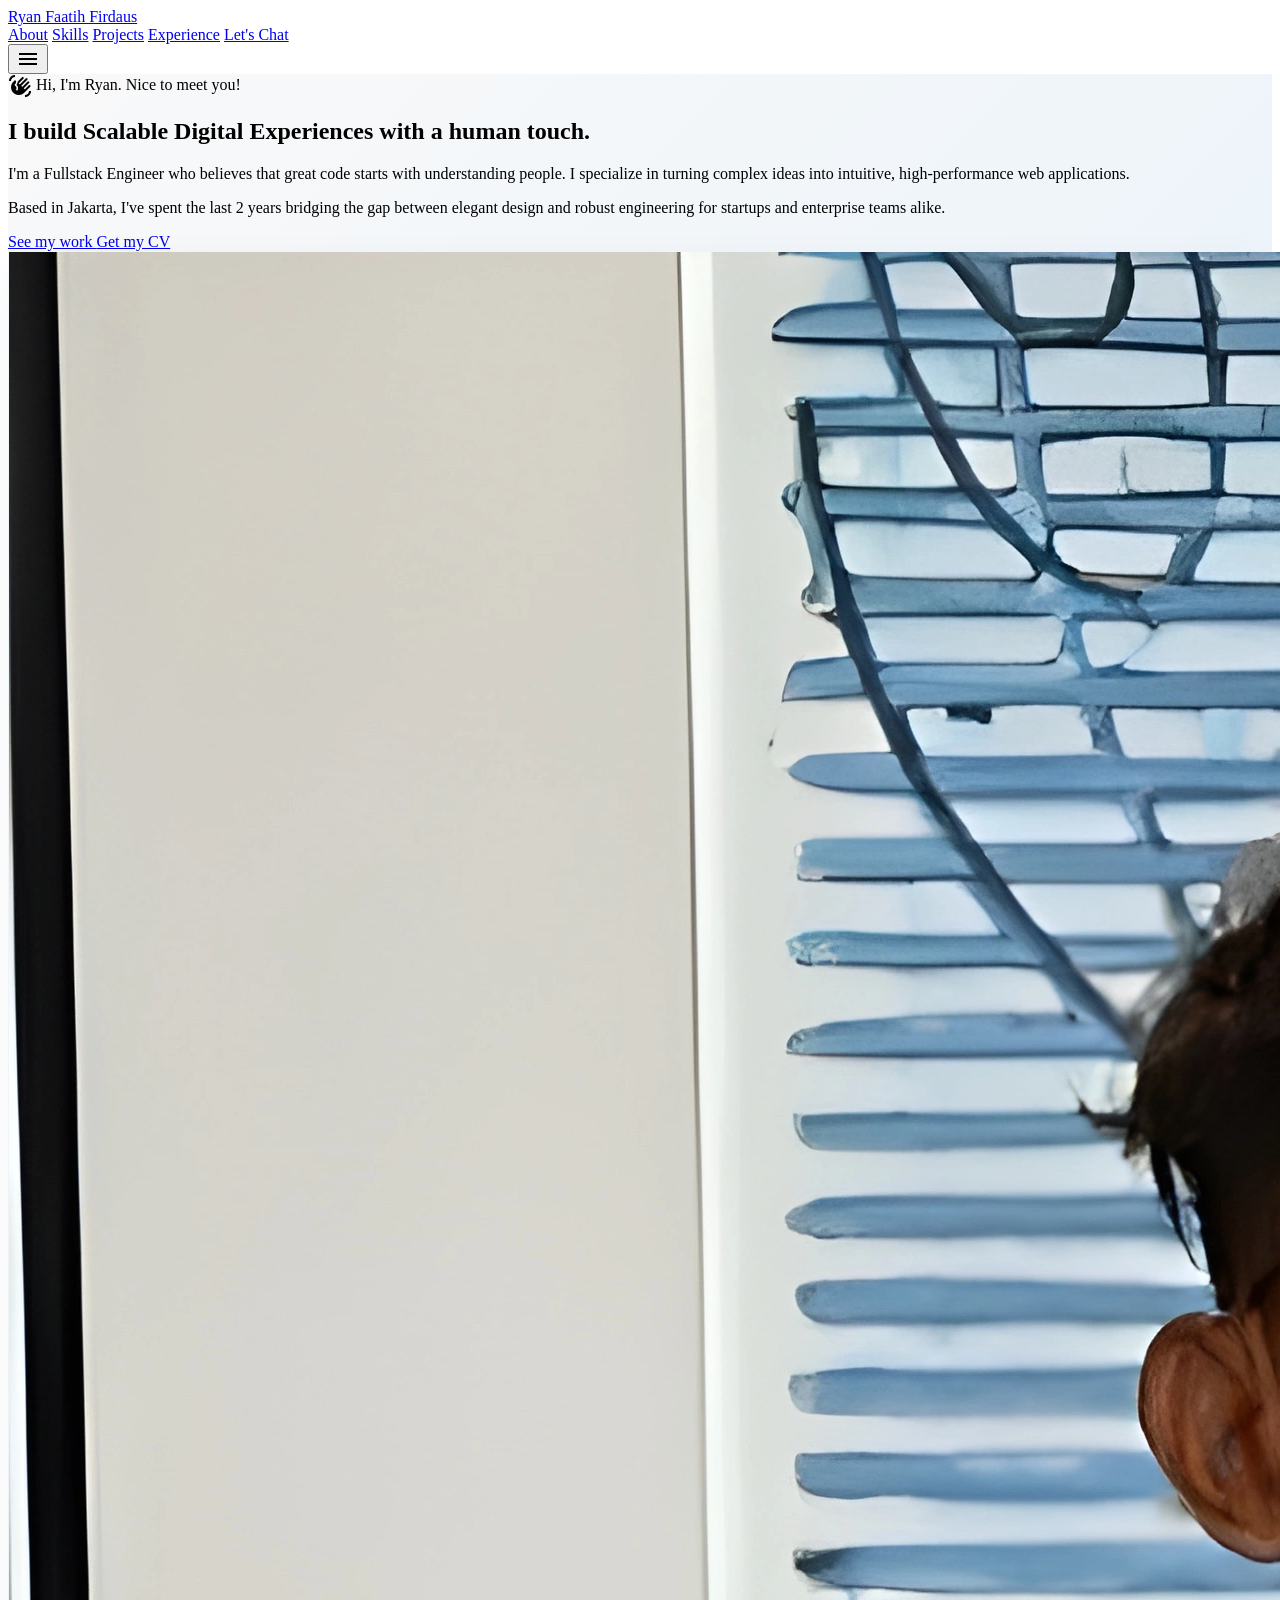
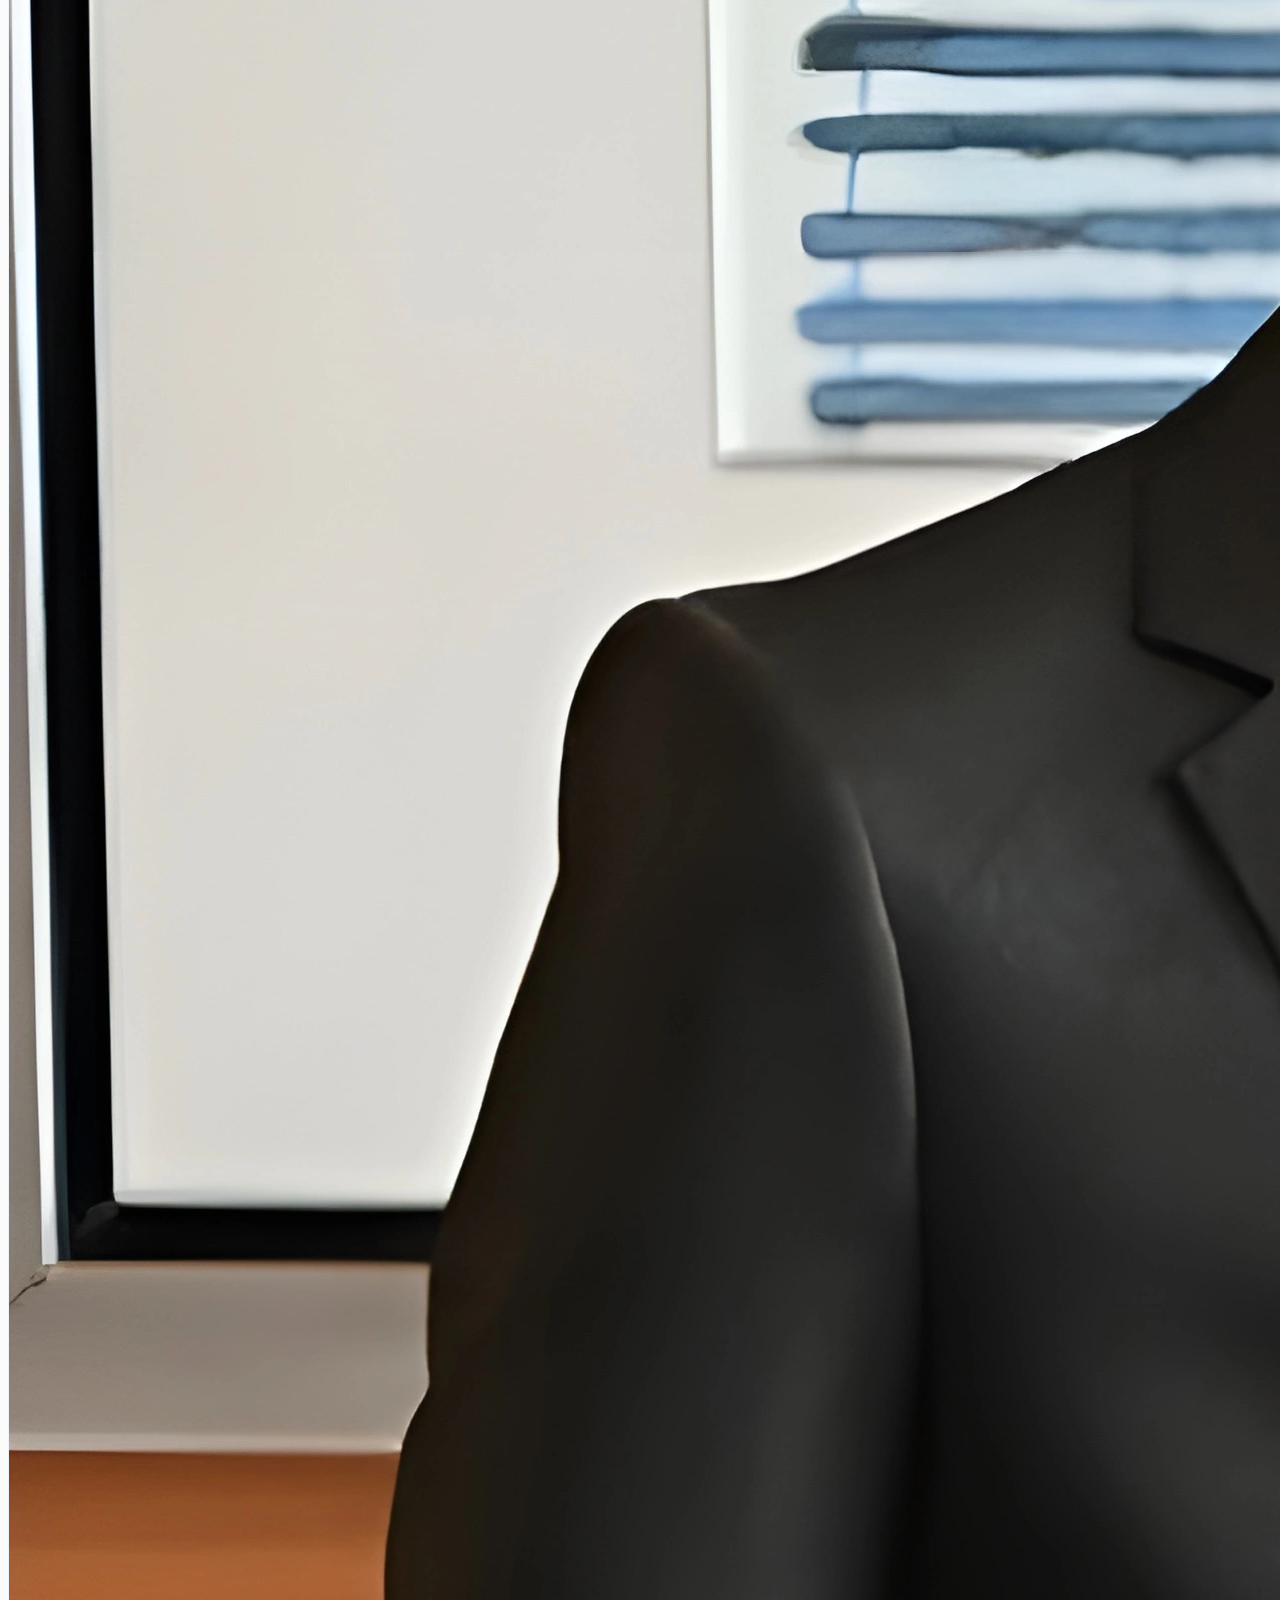
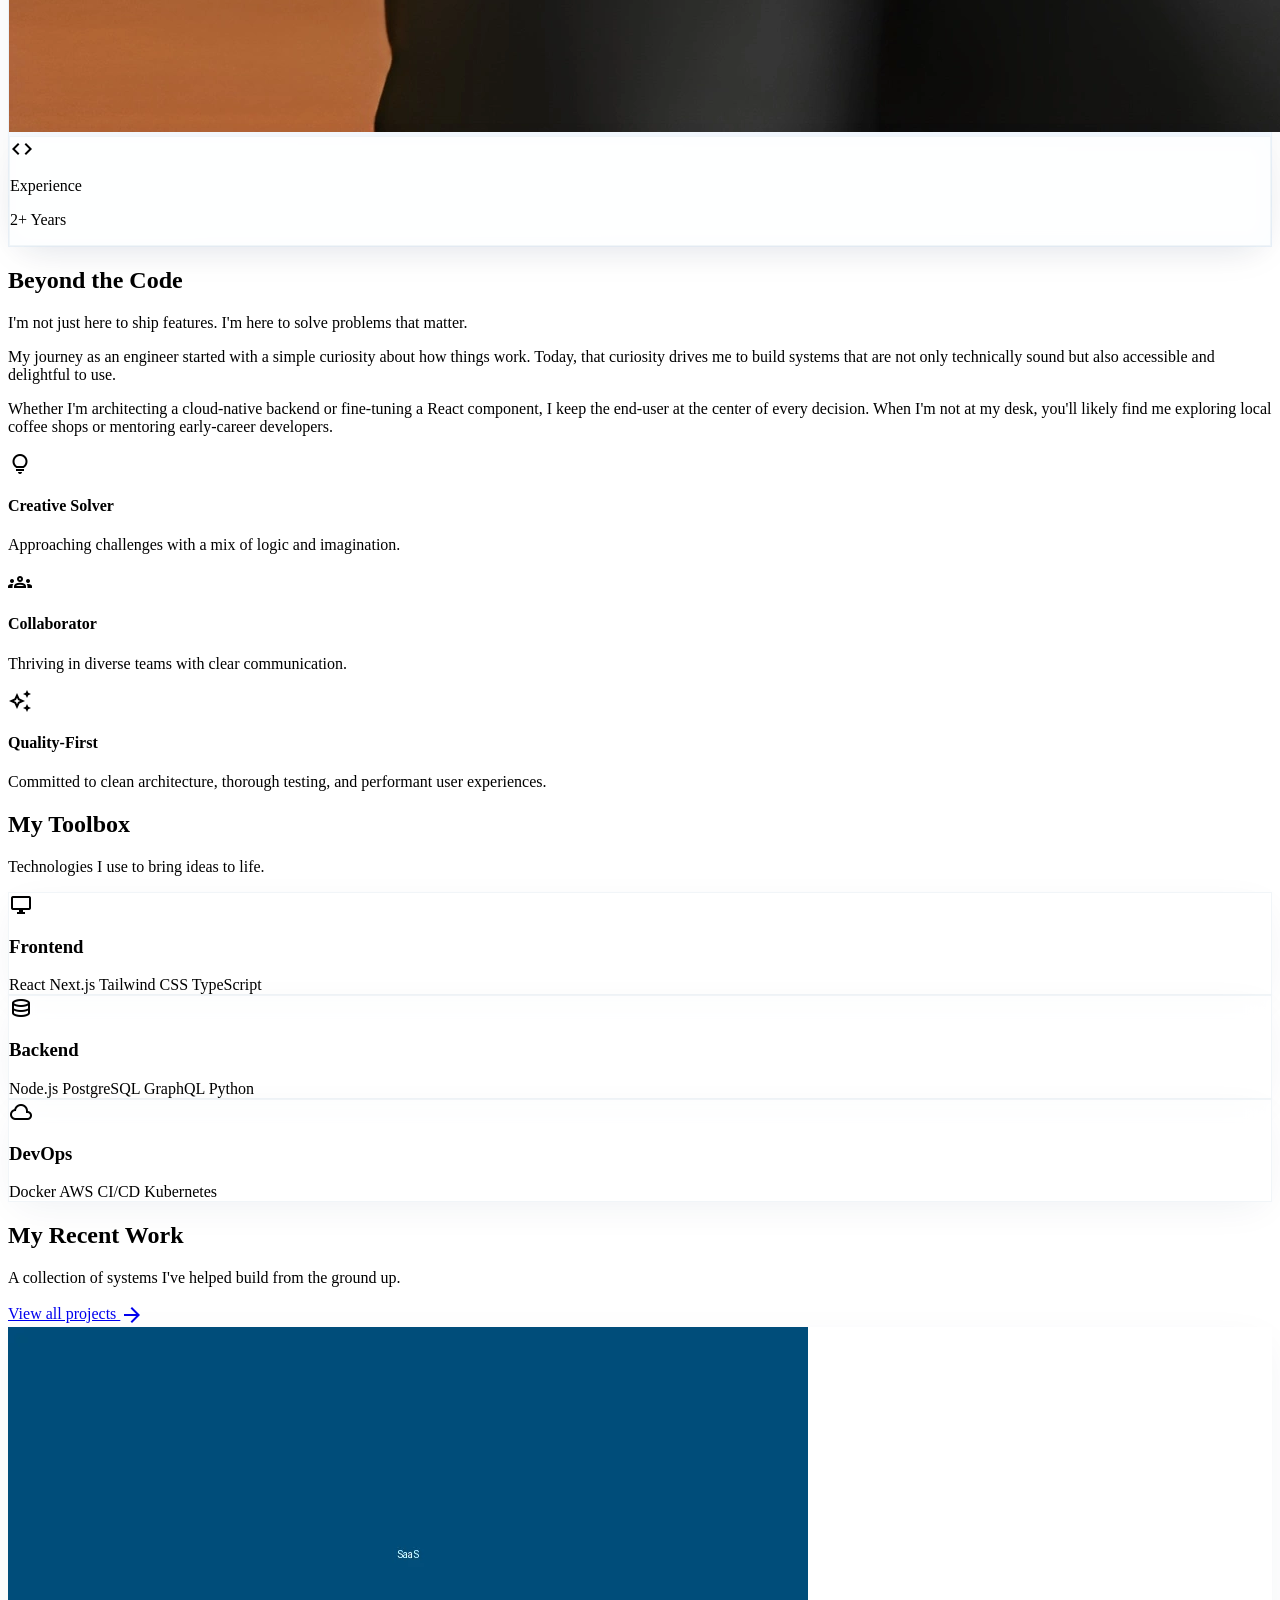
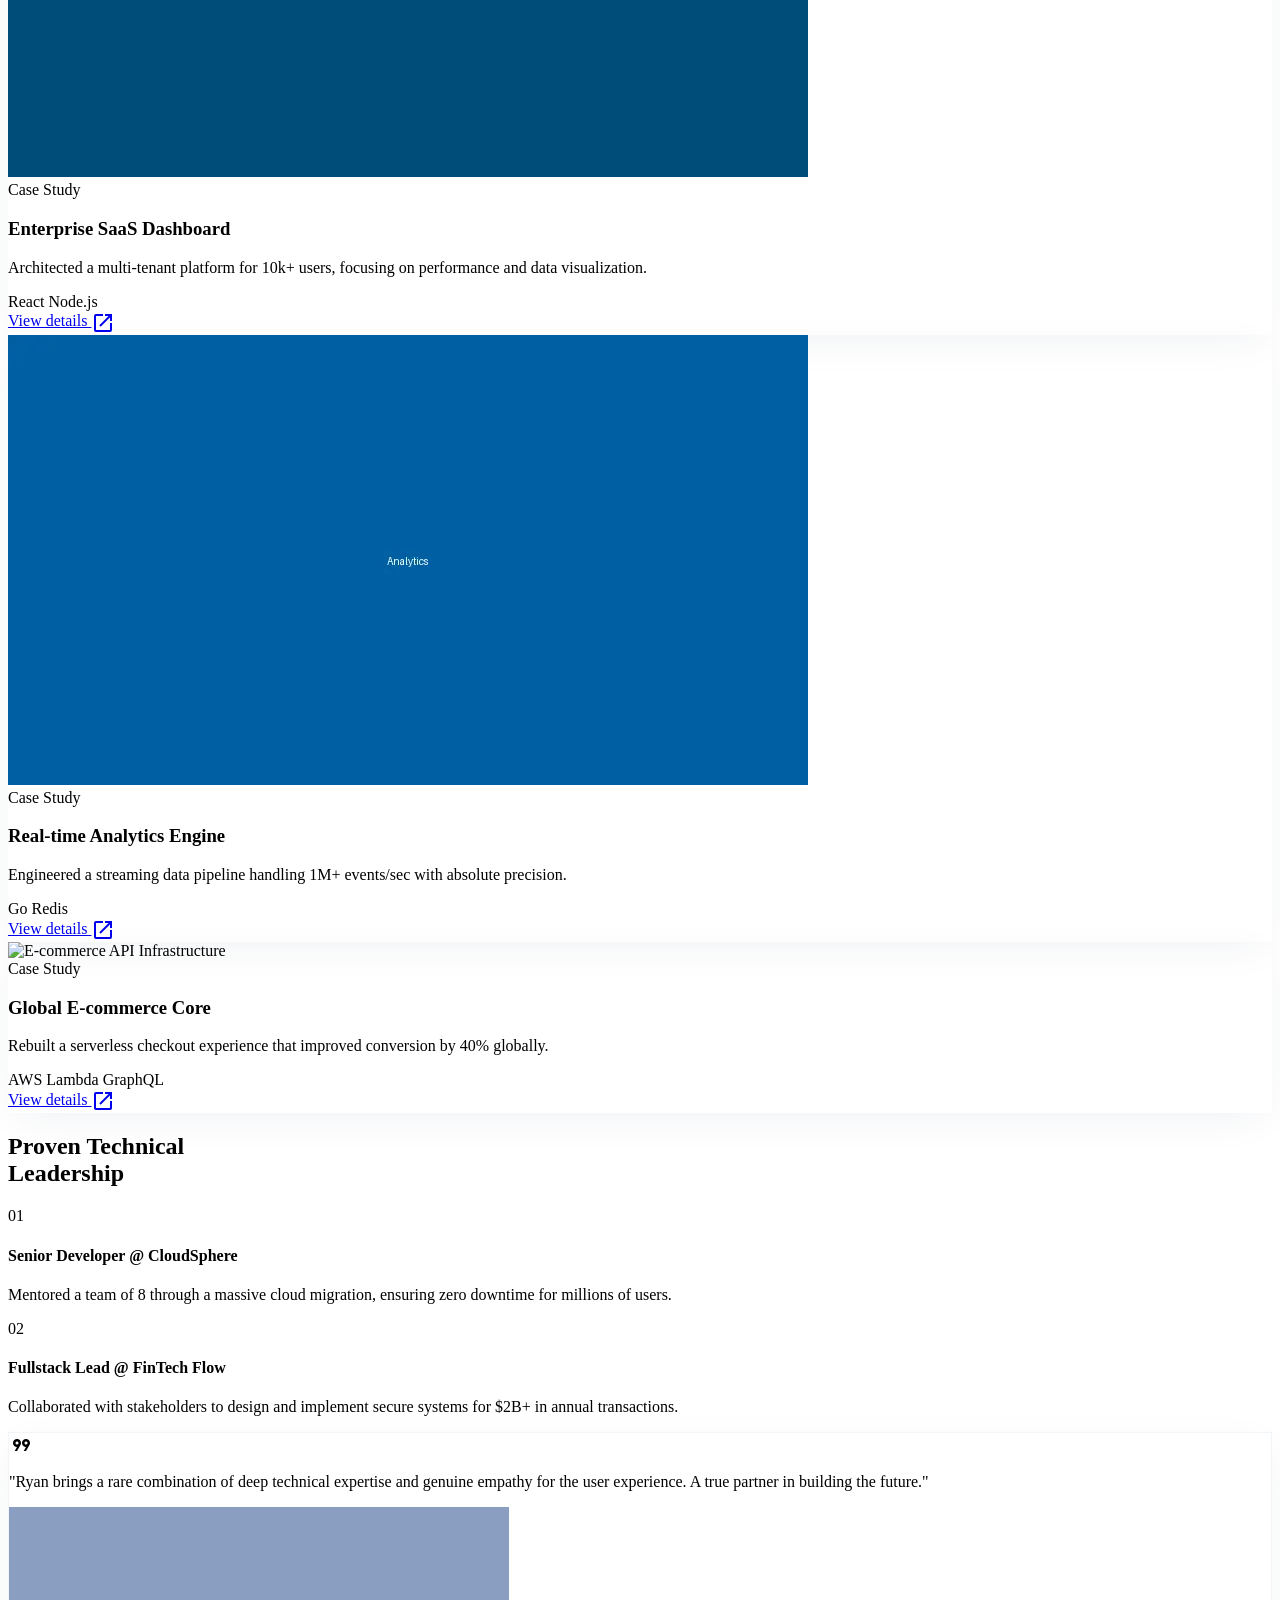
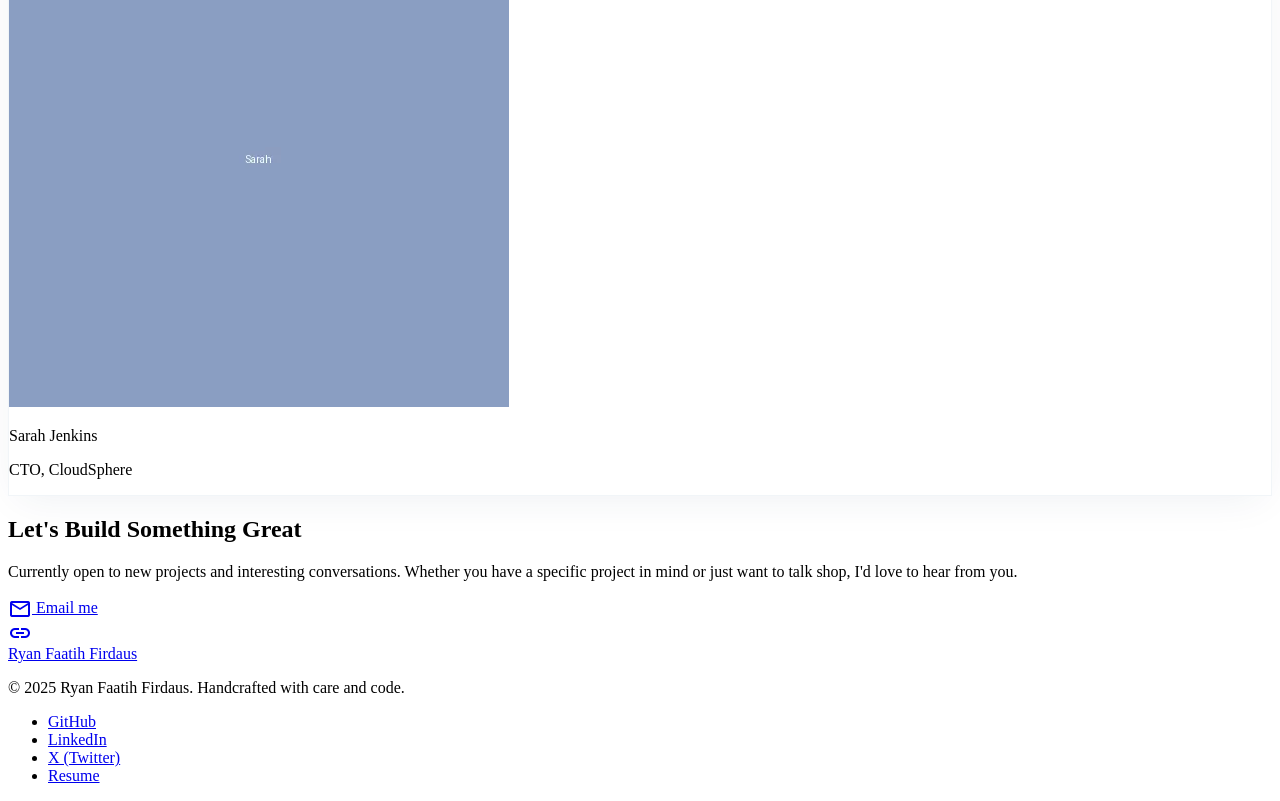
==== commit 1424fdb0: "Add new images for profile and projects, update author name and details in HTML and JS files" ====
--- a/index.html
+++ b/index.html
@@ -4,7 +4,9 @@
   <head>
     <meta charset="utf-8" />
     <meta name="viewport" content="width=device-width, initial-scale=1.0" />
-    <title>Alex Chen | Fullstack Engineer &amp; Digital Architect</title>
+    <title>
+      Ryan Faatih Firdaus | Fullstack Engineer &amp; Digital Architect
+    </title>
     <link rel="preconnect" href="https://fonts.googleapis.com" />
     <link rel="preconnect" href="https://fonts.gstatic.com" crossorigin />
     <link
@@ -40,7 +42,7 @@
                 >waving_hand</span
               >
               <span class="font-label text-label"
-                >Hi, I'm Alex. Nice to meet you!</span
+                >Hi, I'm Ryan. Nice to meet you!</span
               >
             </div>
             <h1 class="font-display text-display text-on-surface leading-tight">
@@ -55,7 +57,7 @@
                 into intuitive, high-performance web applications.
               </p>
               <p class="font-body text-body text-on-surface-variant max-w-lg">
-                Based in San Francisco, I've spent the last 8 years bridging the
+                Based in Jakarta, I've spent the last 2 years bridging the
                 gap between elegant design and robust engineering for startups
                 and enterprise teams alike.
               </p>
@@ -80,9 +82,9 @@
               class="glass-card p-4 rounded-[32px] elevated-shadow relative z-10"
             >
               <img
-                alt="Alex Chen - Fullstack Engineer"
+                alt="Ryan Faatih Firdaus - Fullstack Engineer"
                 class="rounded-[24px] w-full aspect-square object-cover"
-                src="https://lh3.googleusercontent.com/aida-public/[base64]"
+                src="./assets/images/profile/profile_picture.webp"
               />
               <div
                 class="absolute -bottom-6 -left-6 glass-card px-6 py-4 rounded-xl elevated-shadow border border-cloud-gray"
@@ -100,7 +102,7 @@
                     <p
                       class="font-subheading text-subheading text-primary font-bold"
                     >
-                      8+ Years
+                      2+ Years
                     </p>
                   </div>
                 </div>
@@ -316,7 +318,7 @@
                 <img
                   alt="Enterprise SaaS Dashboard"
                   class="w-full h-full object-cover group-hover:scale-105 transition-transform duration-500"
-                  src="https://lh3.googleusercontent.com/aida-public/[base64]"
+                  src="./assets/images/projects/saas-dashboard.webp"
                 />
                 <div
                   class="absolute inset-0 bg-primary/20 opacity-0 group-hover:opacity-100 transition-opacity flex items-center justify-center"
@@ -368,7 +370,7 @@
                 <img
                   alt="Real-time Analytics Engine"
                   class="w-full h-full object-cover group-hover:scale-105 transition-transform duration-500"
-                  src="https://lh3.googleusercontent.com/aida-public/[base64]"
+                  src="./assets/images/projects/analytics-engine.webp"
                 />
                 <div
                   class="absolute inset-0 bg-primary/20 opacity-0 group-hover:opacity-100 transition-opacity flex items-center justify-center"
@@ -420,7 +422,7 @@
                 <img
                   alt="E-commerce API Infrastructure"
                   class="w-full h-full object-cover group-hover:scale-105 transition-transform duration-500"
-                  src="https://lh3.googleusercontent.com/aida-public/[base64]"
+                  src=\"./assets/images/projects/ecommerce-core.webp\"
                 />
                 <div
                   class="absolute inset-0 bg-primary/20 opacity-0 group-hover:opacity-100 transition-opacity flex items-center justify-center"
@@ -530,7 +532,7 @@
               <p
                 class="font-heading text-heading italic text-slate-text leading-relaxed"
               >
-                "Alex brings a rare combination of deep technical expertise and
+                "Ryan brings a rare combination of deep technical expertise and
                 genuine empathy for the user experience. A true partner in
                 building the future."
               </p>
@@ -541,7 +543,7 @@
                   <img
                     alt="Sarah Jenkins"
                     class="w-full h-full object-cover grayscale"
-                    src="https://lh3.googleusercontent.com/aida-public/[base64]"
+                    src="./assets/images/profile/testimonial-sarah.webp"
                   />
                 </div>
                 <div>
@@ -579,7 +581,7 @@
             <div class="flex flex-wrap justify-center gap-6">
               <a
                 class="bg-surface text-primary px-8 py-4 rounded-xl font-subheading text-subheading elevated-shadow hover:bg-subtle-mist transition-all flex items-center gap-3"
-                href="mailto:alex@chen.dev"
+                href="mailto:ryanfaatih.firdaus@gmail.com"
               >
                 <span class="material-symbols-outlined">mail</span>
                 Email me
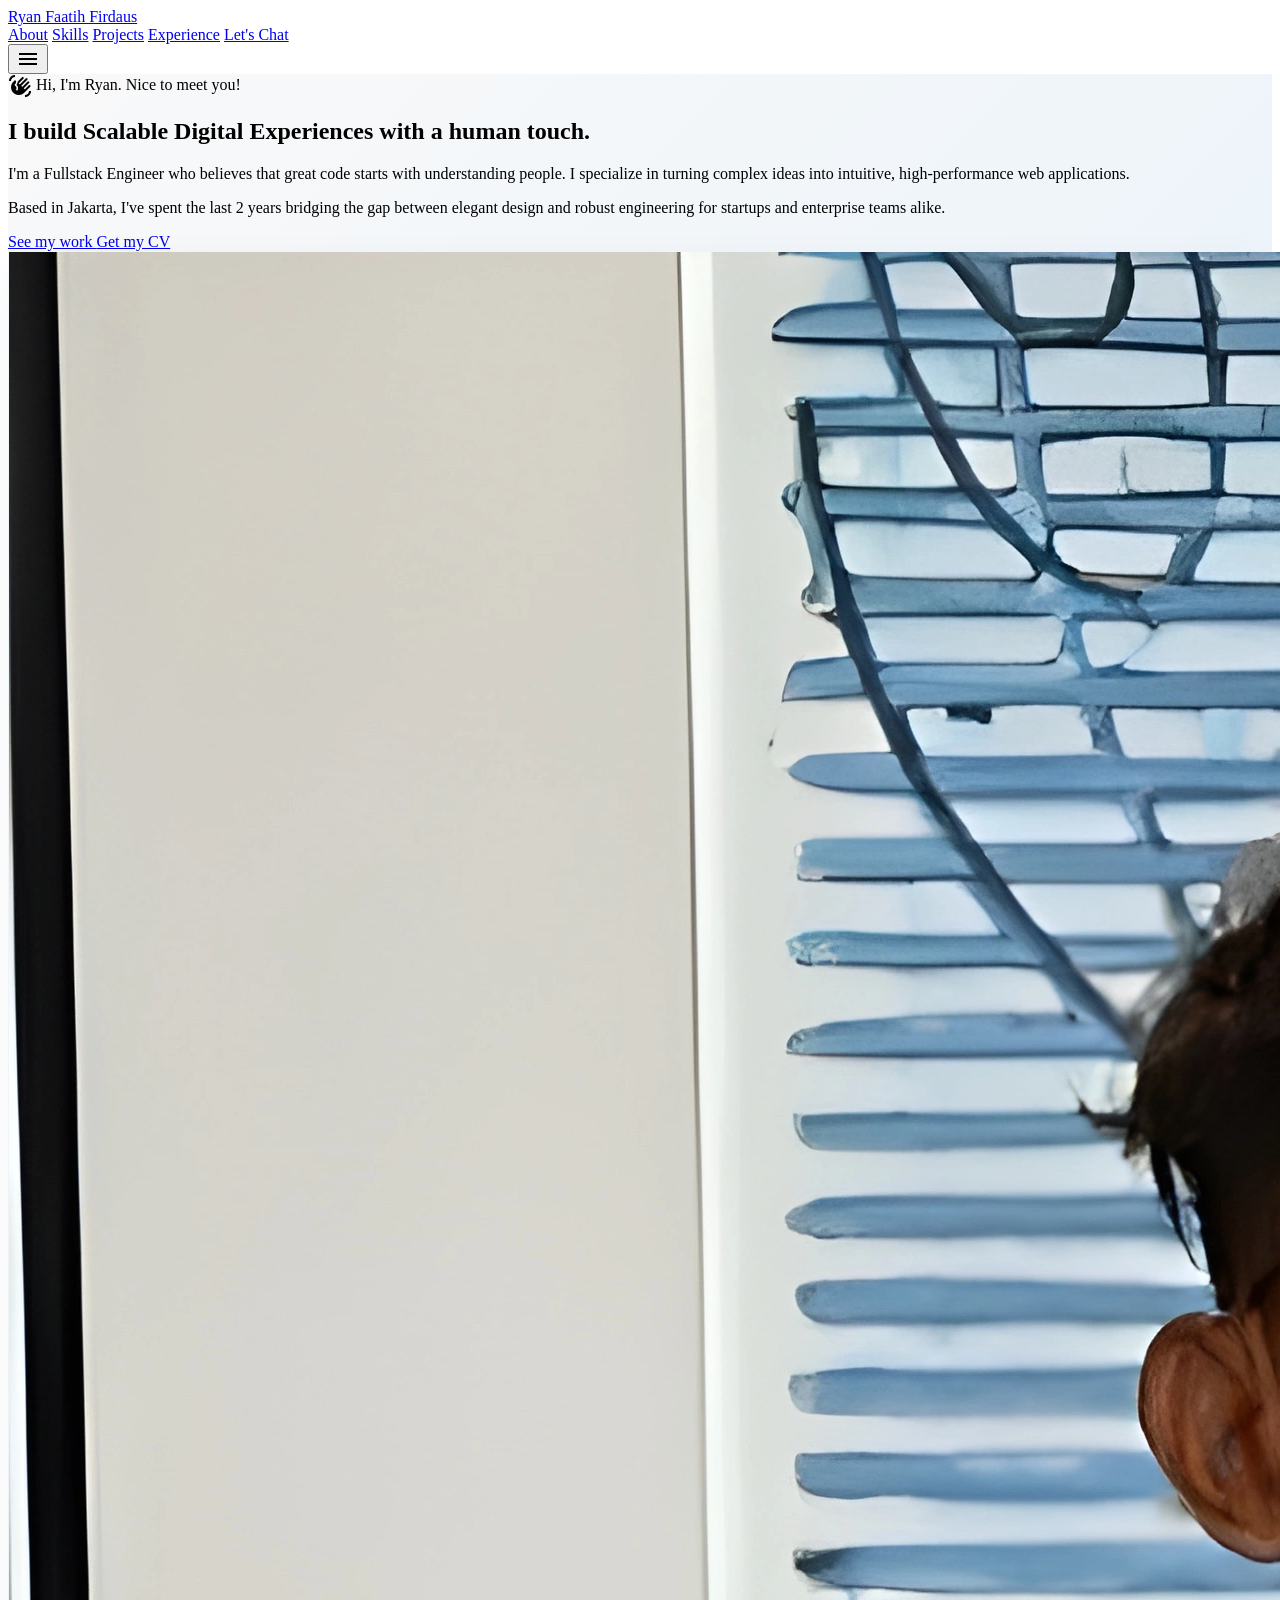
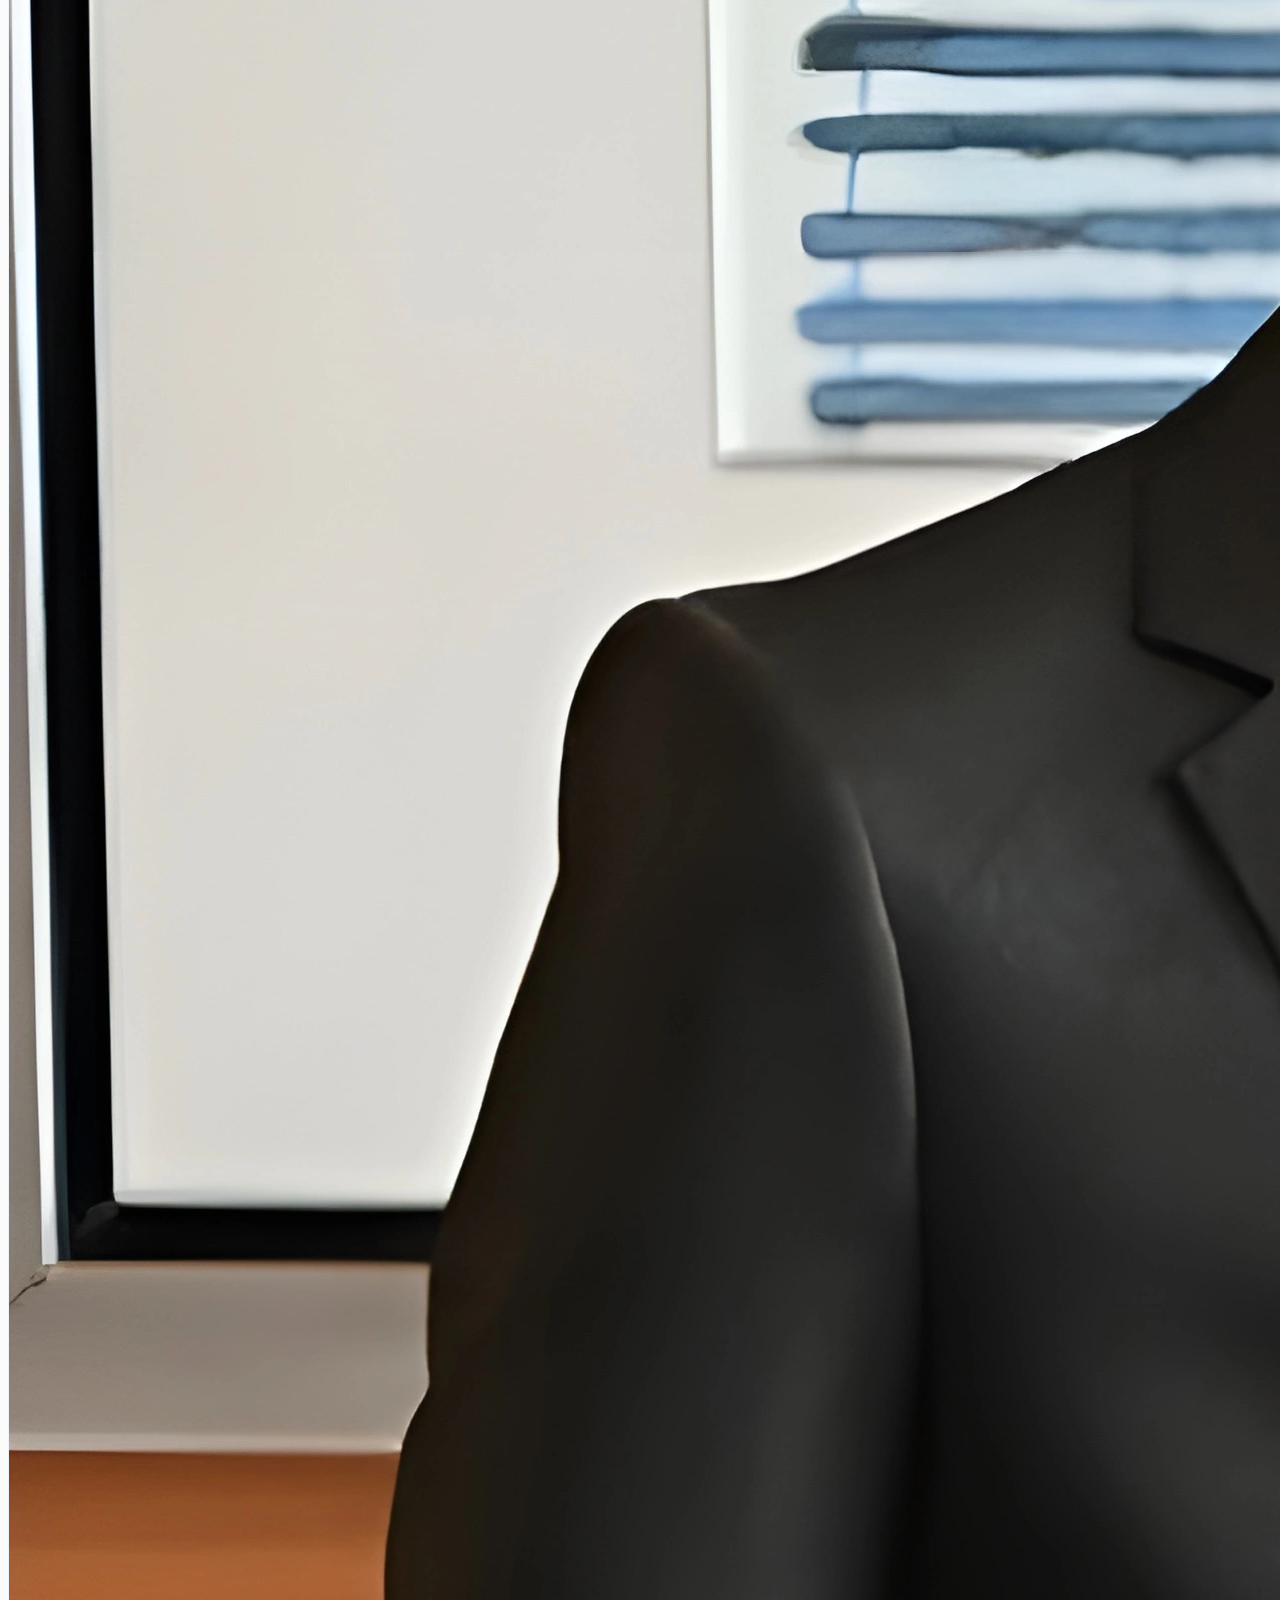
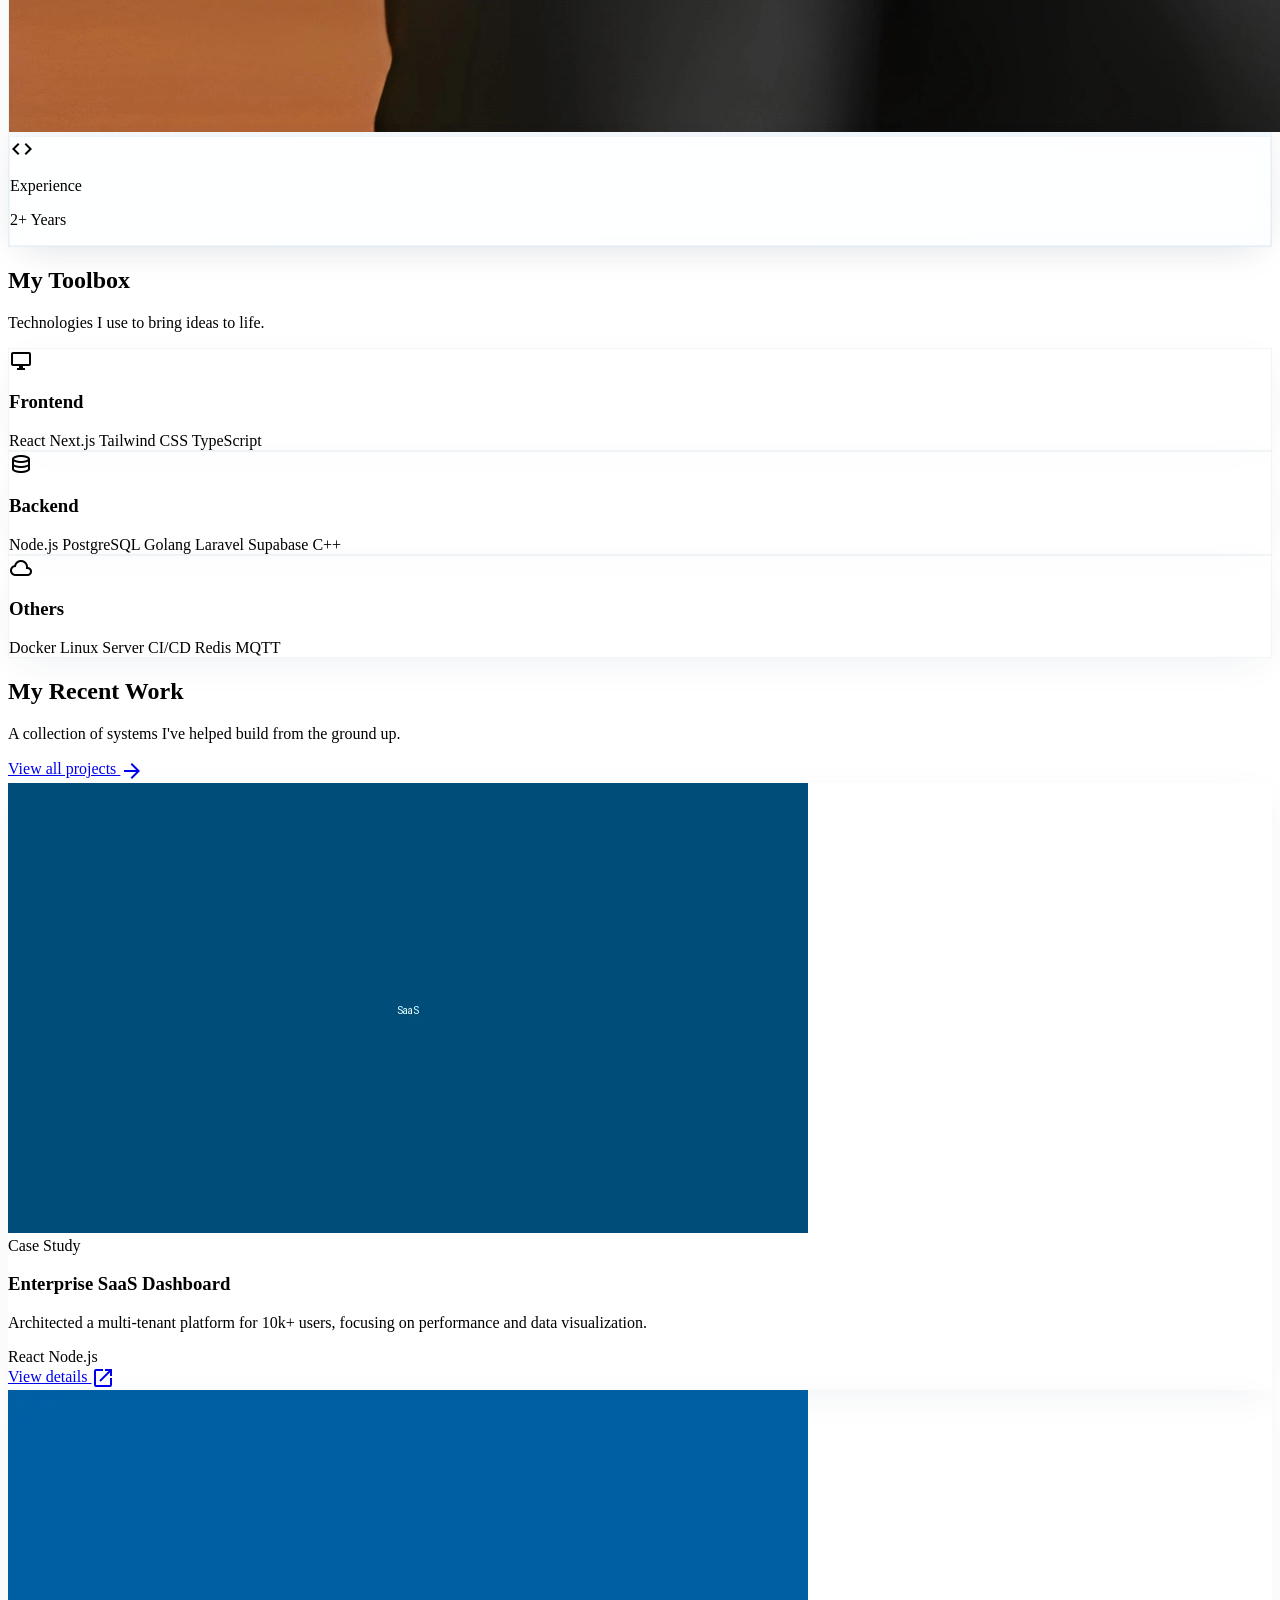
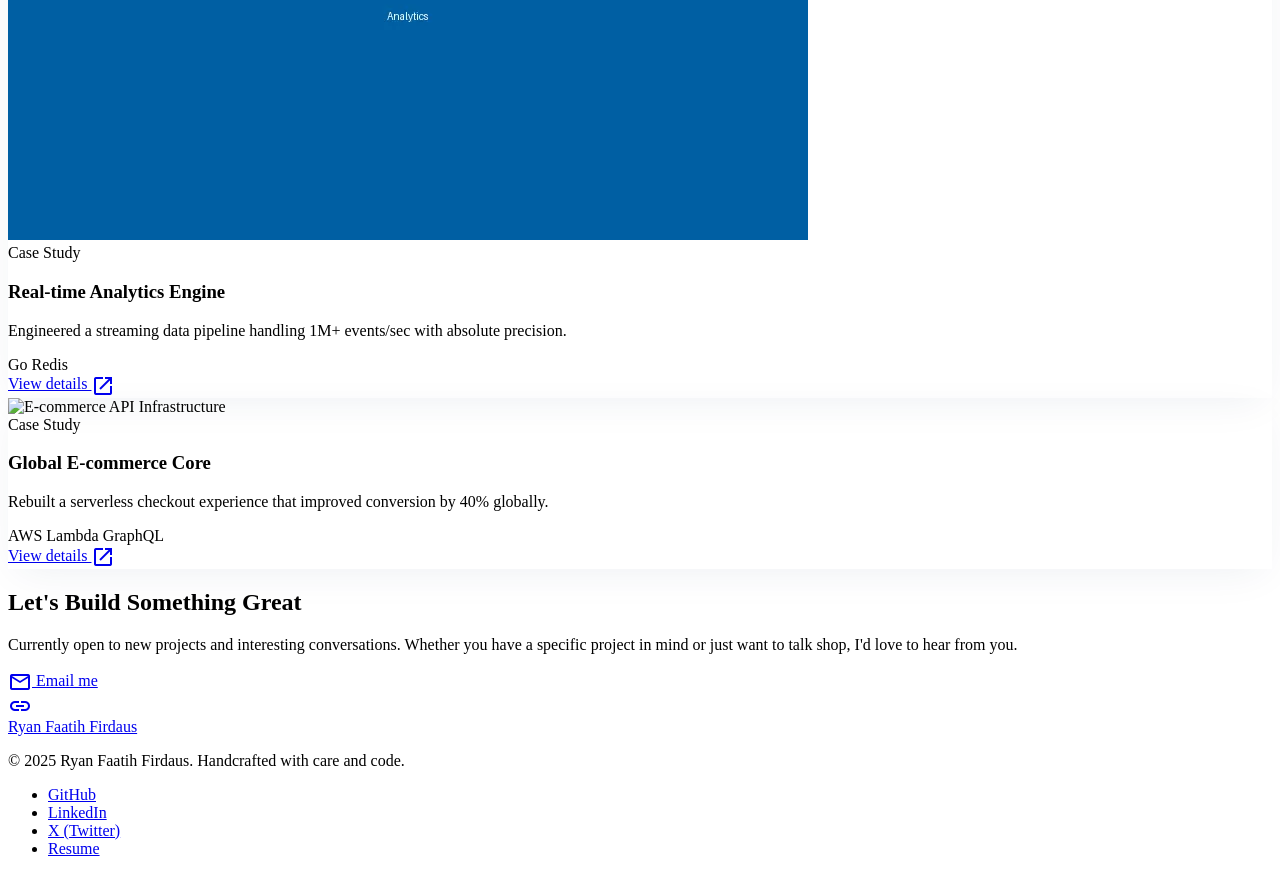
==== commit 9b1d4e2b: "Refactor sections in index.html: comment out unused sections and update tech stack skills" ====
--- a/index.html
+++ b/index.html
@@ -116,7 +116,7 @@
         </div>
       </section>
       <!-- My Approach (About Me Text) -->
-      <section class="py-24 max-w-[1200px] mx-auto px-6 md:px-12">
+      <!-- <section class="py-24 max-w-[1200px] mx-auto px-6 md:px-12">
         <div class="grid grid-cols-1 md:grid-cols-2 gap-16 items-center">
           <div class="space-y-6">
             <h2 class="font-display text-display text-on-surface">
@@ -174,7 +174,7 @@
             </div>
           </div>
         </div>
-      </section>
+      </section> -->
       <!-- Tech Stack Section -->
       <section class="py-24 max-w-[1200px] mx-auto px-6 md:px-12" id="skills">
         <div class="text-center mb-16">
@@ -240,11 +240,19 @@
               >
               <span
                 class="px-4 py-2 bg-subtle-mist border border-cloud-gray/50 text-slate-text rounded-[5px] font-body-sm text-body-sm"
-                >GraphQL</span
-              >
-              <span
-                class="px-4 py-2 bg-subtle-mist border border-cloud-gray/50 text-slate-text rounded-[5px] font-body-sm text-body-sm"
-                >Python</span
+                >Golang</span
+              >
+              <span
+                class="px-4 py-2 bg-subtle-mist border border-cloud-gray/50 text-slate-text rounded-[5px] font-body-sm text-body-sm"
+                >Laravel</span
+              >
+              <span
+                class="px-4 py-2 bg-subtle-mist border border-cloud-gray/50 text-slate-text rounded-[5px] font-body-sm text-body-sm"
+                >Supabase</span
+              >
+              <span
+                class="px-4 py-2 bg-subtle-mist border border-cloud-gray/50 text-slate-text rounded-[5px] font-body-sm text-body-sm"
+                >C++</span
               >
             </div>
           </div>
@@ -257,7 +265,7 @@
             >
               <span class="material-symbols-outlined text-[28px]">cloud</span>
             </div>
-            <h3 class="font-heading text-heading text-on-surface">DevOps</h3>
+            <h3 class="font-heading text-heading text-on-surface">Others</h3>
             <div class="flex flex-wrap gap-2">
               <span
                 class="px-4 py-2 bg-subtle-mist border border-cloud-gray/50 text-slate-text rounded-[5px] font-body-sm text-body-sm"
@@ -265,7 +273,7 @@
               >
               <span
                 class="px-4 py-2 bg-subtle-mist border border-cloud-gray/50 text-slate-text rounded-[5px] font-body-sm text-body-sm"
-                >AWS</span
+                >Linux Server</span
               >
               <span
                 class="px-4 py-2 bg-subtle-mist border border-cloud-gray/50 text-slate-text rounded-[5px] font-body-sm text-body-sm"
@@ -273,7 +281,11 @@
               >
               <span
                 class="px-4 py-2 bg-subtle-mist border border-cloud-gray/50 text-slate-text rounded-[5px] font-body-sm text-body-sm"
-                >Kubernetes</span
+                >Redis</span
+              >
+              <span
+                class="px-4 py-2 bg-subtle-mist border border-cloud-gray/50 text-slate-text rounded-[5px] font-body-sm text-body-sm"
+                >MQTT</span
               >
             </div>
           </div>
@@ -470,7 +482,7 @@
         </div>
       </section>
       <!-- Experience & Mentorship -->
-      <section
+      <!-- <section
         class="py-24 max-w-[1200px] mx-auto px-6 md:px-12 grid grid-cols-1 lg:grid-cols-2 gap-16 items-center"
         id="experience"
       >
@@ -558,7 +570,7 @@
             </div>
           </div>
         </div>
-      </section>
+      </section> -->
       <!-- Contact CTA -->
       <section class="py-24 px-6 md:px-12" id="contact">
         <div
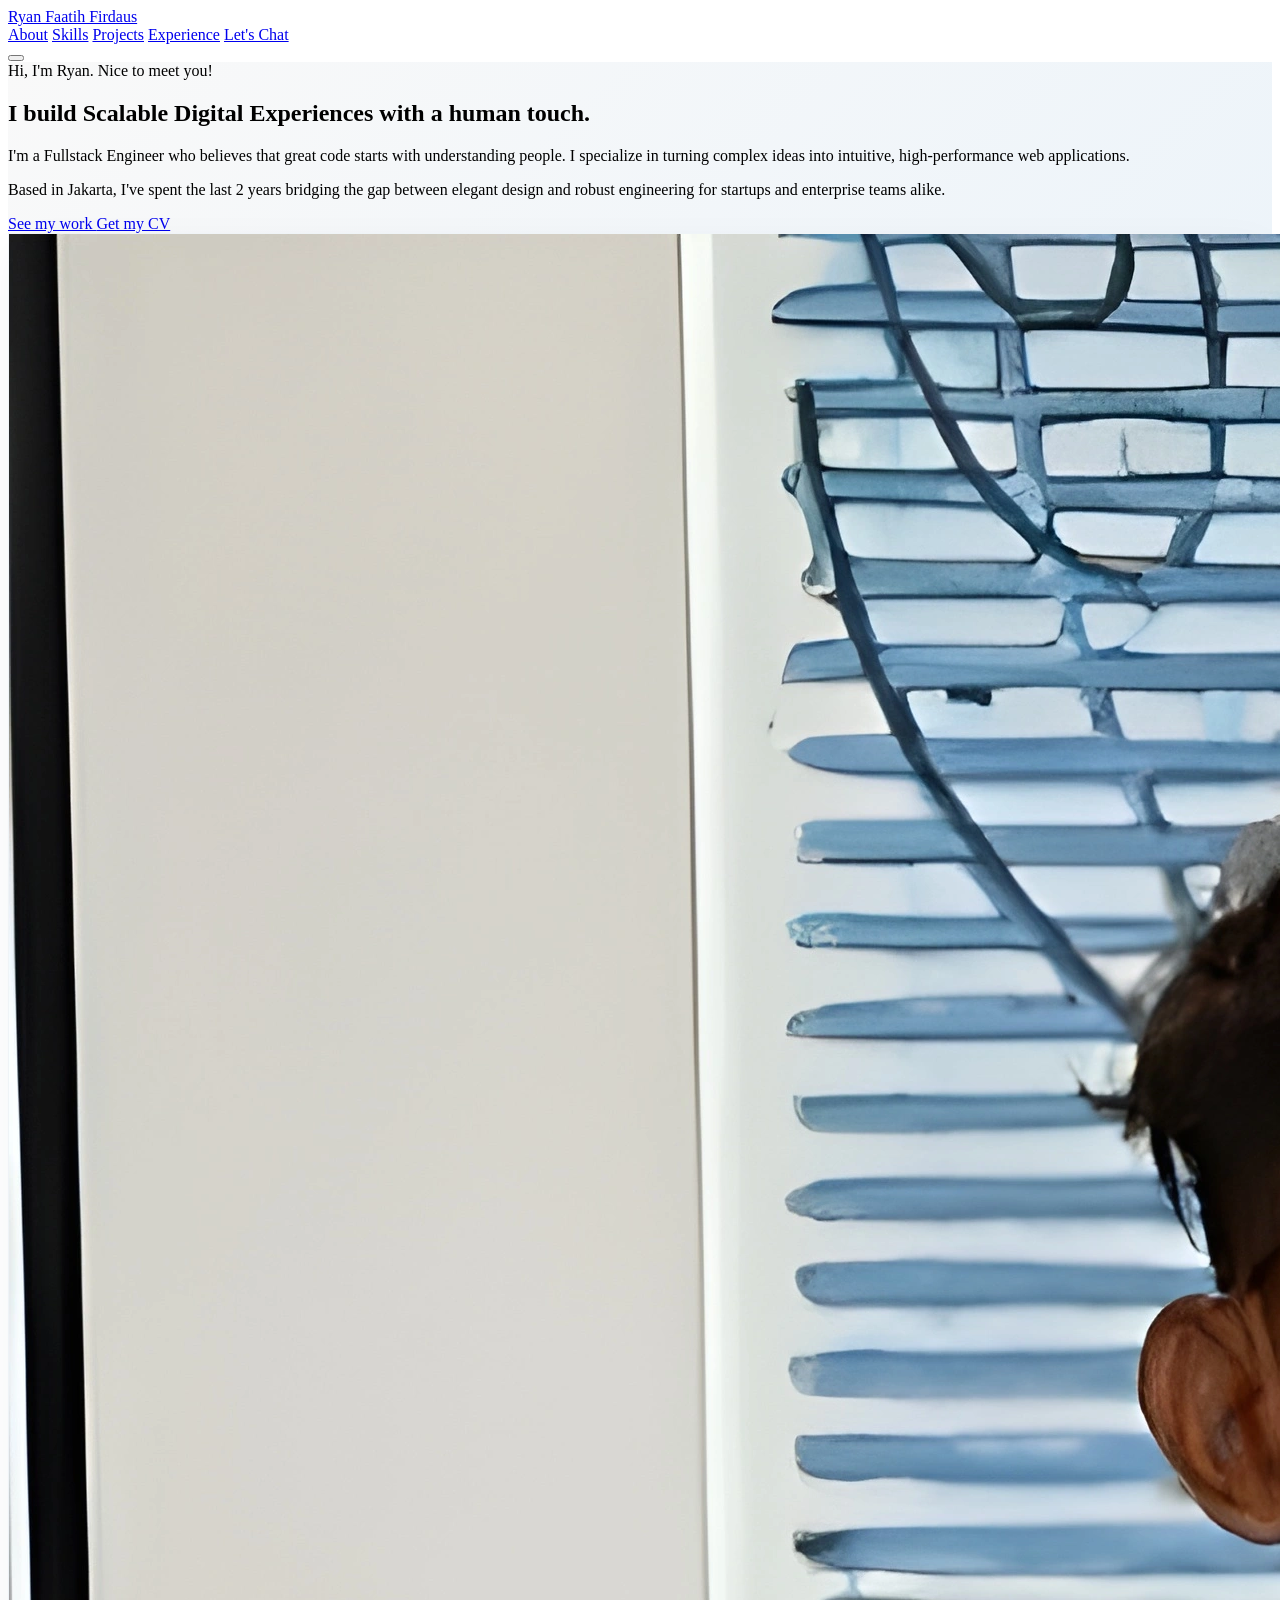
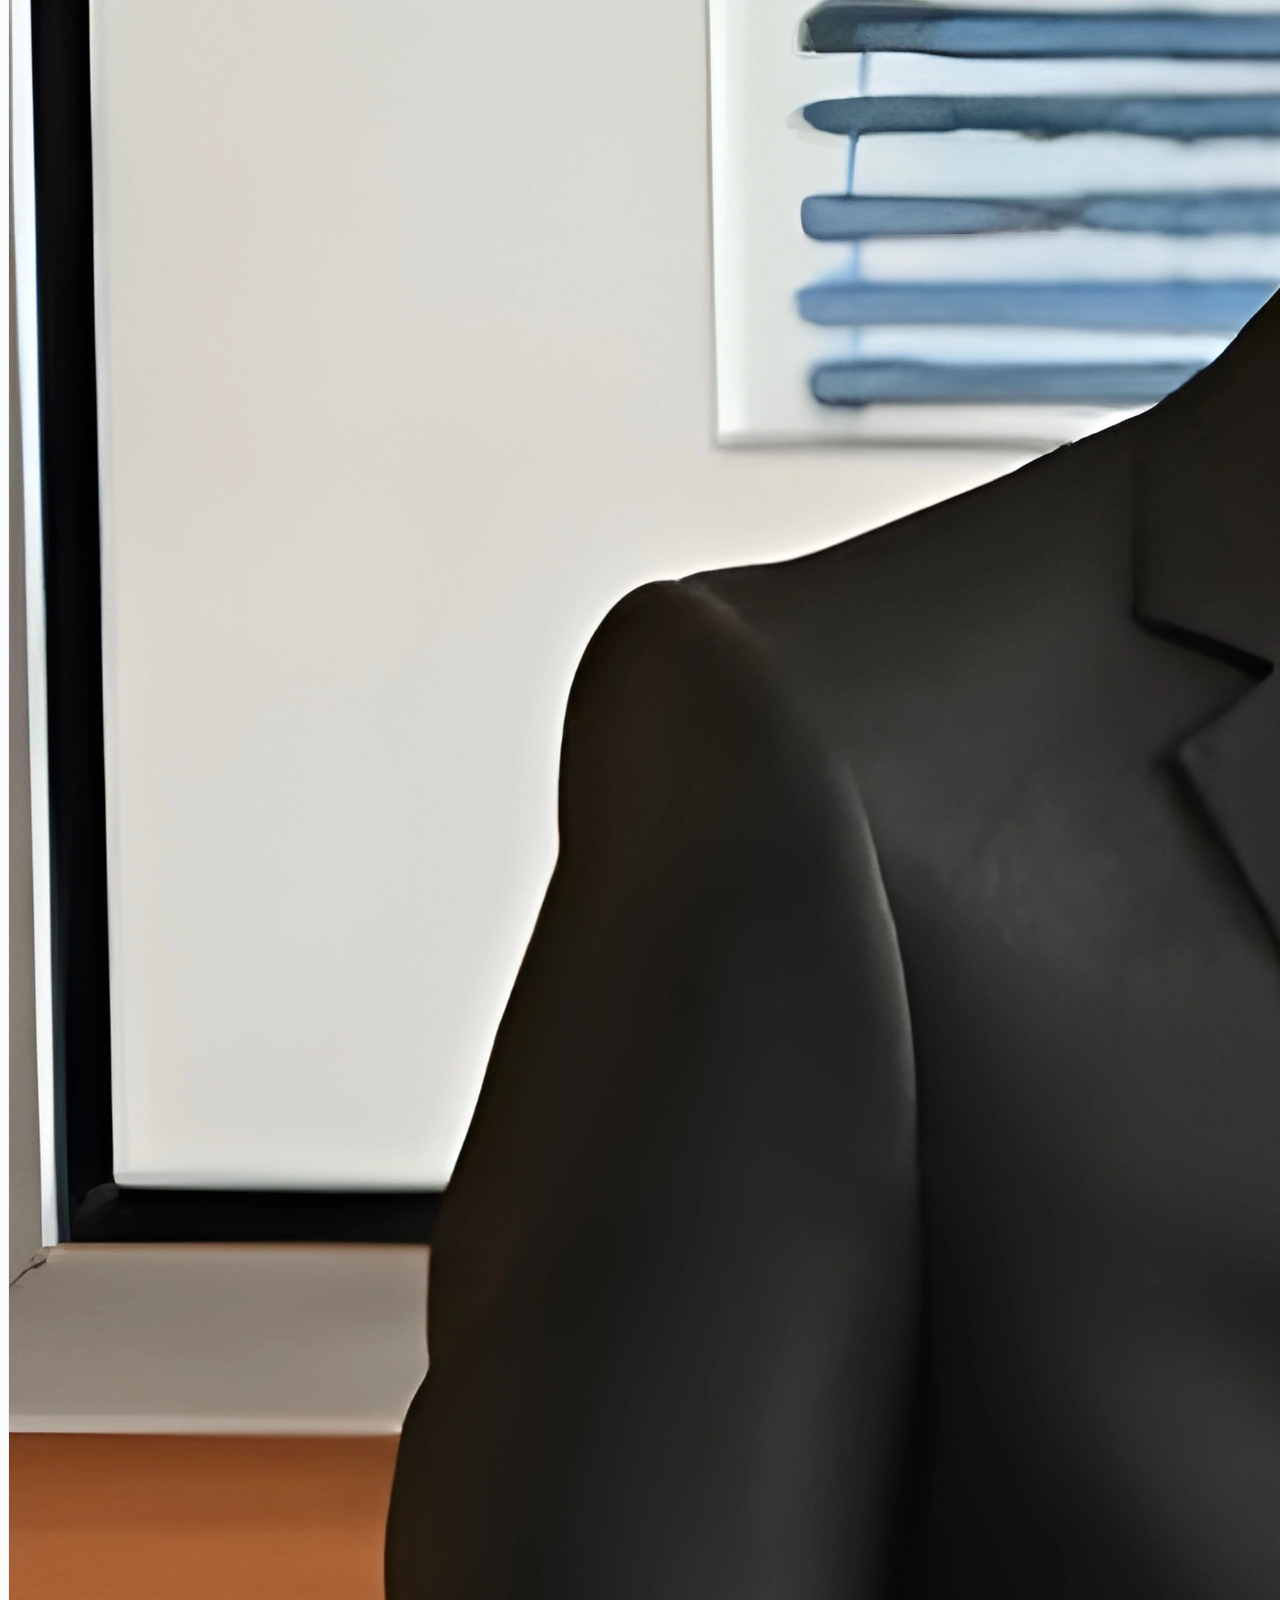
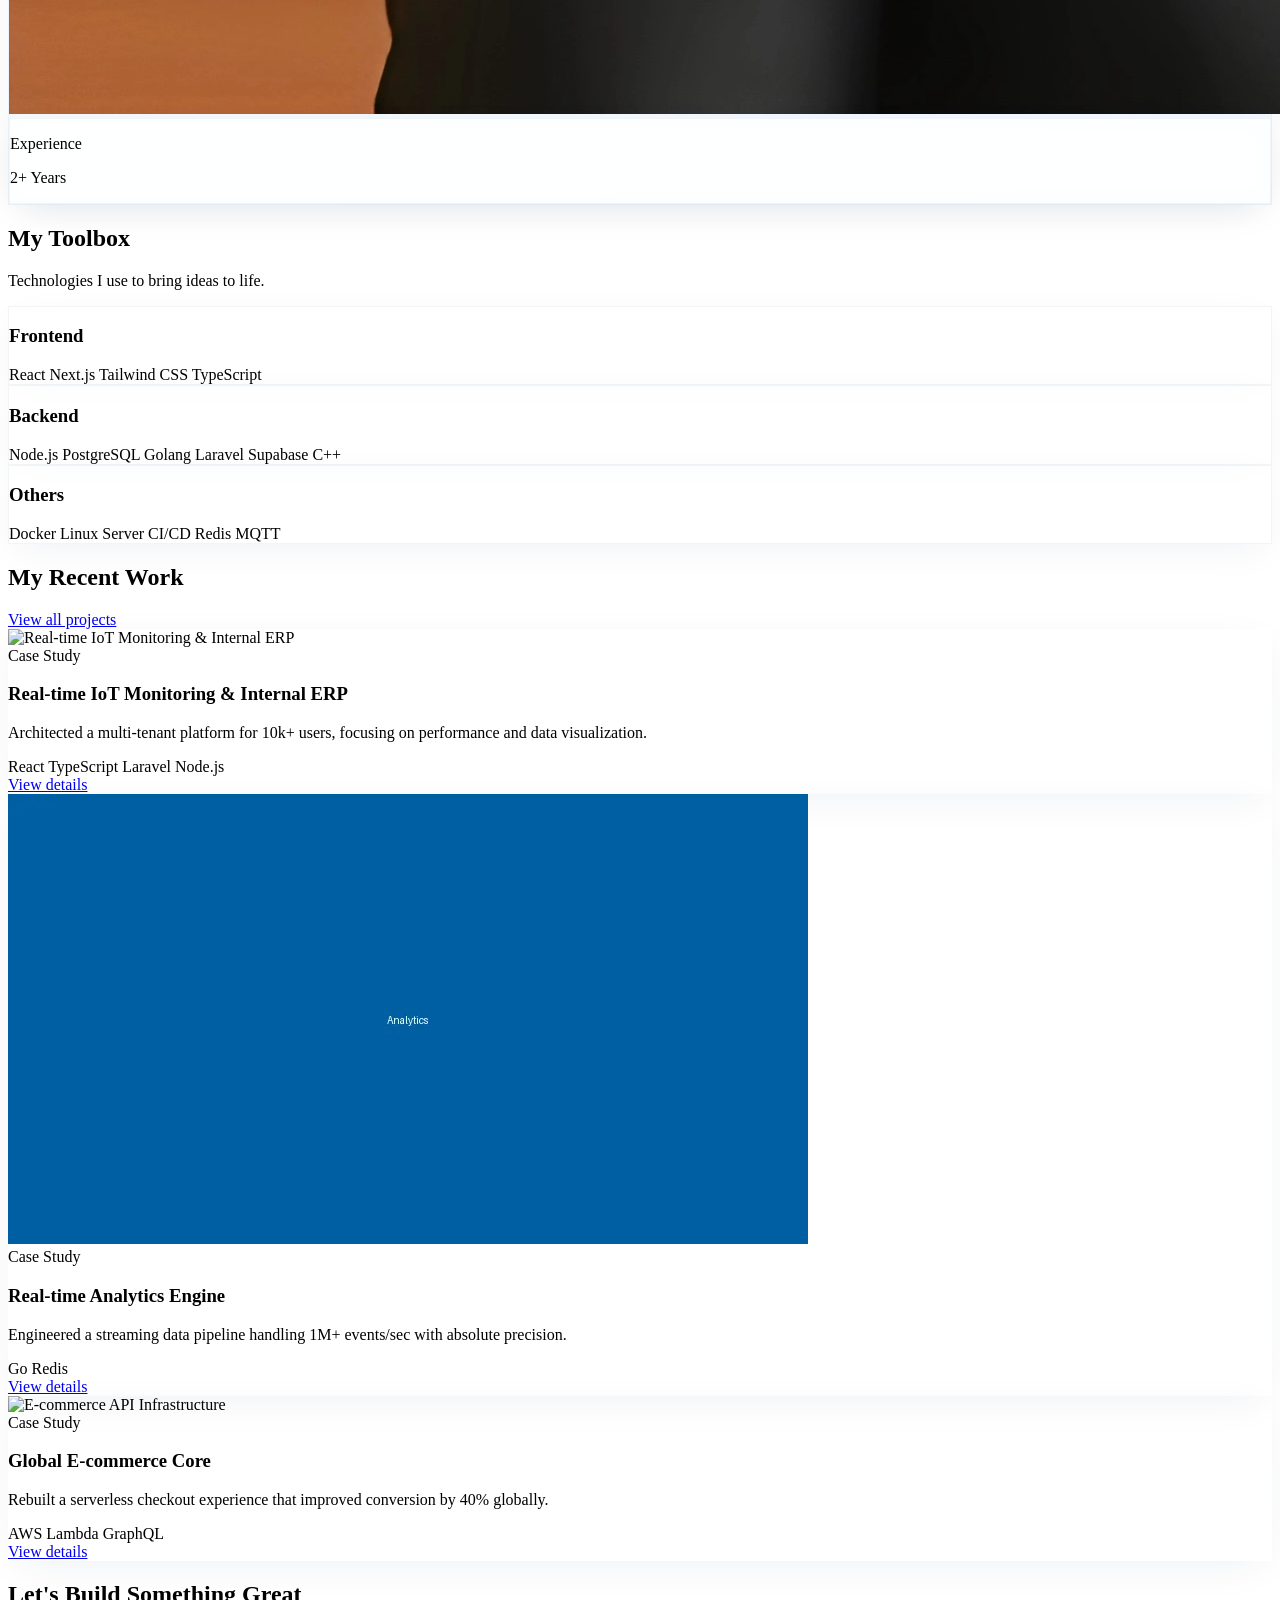
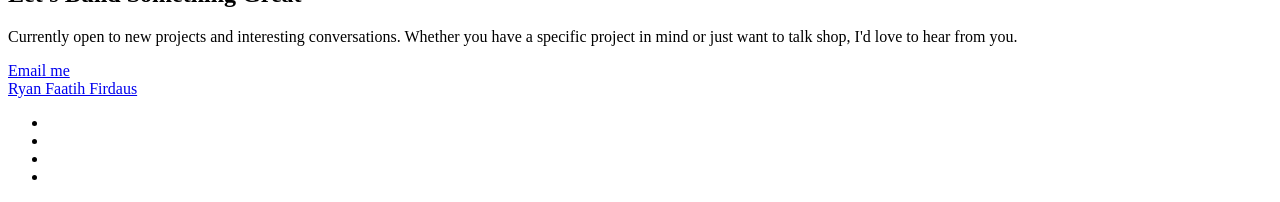
==== commit f41c9db8: "Replace Material Symbols with Remix Icons across HTML and CSS files for consistency and improved des" ====
--- a/index.html
+++ b/index.html
@@ -15,7 +15,7 @@
     />
     <link
       rel="stylesheet"
-      href="https://fonts.googleapis.com/css2?family=Material+Symbols+Outlined:wght,FILL@100..700,0..1&amp;display=swap"
+      href="https://cdn.jsdelivr.net/npm/remixicon@4.3.0/fonts/remixicon.css"
     />
     <script src="https://cdn.tailwindcss.com?plugins=forms,container-queries"></script>
     <script src="./assets/js/tailwind.config.js"></script>
@@ -36,11 +36,7 @@
             <div
               class="inline-flex items-center gap-2 px-3 py-1 bg-subtle-mist rounded-full text-primary border border-primary/10"
             >
-              <span
-                class="material-symbols-outlined text-[18px]"
-                style="font-variation-settings: &quot;FILL&quot; 1"
-                >waving_hand</span
-              >
+              <i class="ri-hand-wave-line text-[18px]"></i>
               <span class="font-label text-label"
                 >Hi, I'm Ryan. Nice to meet you!</span
               >
@@ -93,7 +89,7 @@
                   <div
                     class="w-10 h-10 rounded-full bg-primary-fixed flex items-center justify-center text-primary"
                   >
-                    <span class="material-symbols-outlined">code</span>
+                    <i class="ri-code-s-slash-line"></i>
                   </div>
                   <div>
                     <p class="font-label text-label text-on-surface">
@@ -193,9 +189,7 @@
             <div
               class="w-12 h-12 rounded-xl bg-subtle-mist flex items-center justify-center text-primary"
             >
-              <span class="material-symbols-outlined text-[28px]"
-                >desktop_windows</span
-              >
+              <i class="ri-computer-line text-[28px]"></i>
             </div>
             <h3 class="font-heading text-heading text-on-surface">Frontend</h3>
             <div class="flex flex-wrap gap-2">
@@ -224,9 +218,7 @@
             <div
               class="w-12 h-12 rounded-xl bg-subtle-mist flex items-center justify-center text-primary"
             >
-              <span class="material-symbols-outlined text-[28px]"
-                >database</span
-              >
+              <i class="ri-database-2-line text-[28px]"></i>
             </div>
             <h3 class="font-heading text-heading text-on-surface">Backend</h3>
             <div class="flex flex-wrap gap-2">
@@ -263,7 +255,7 @@
             <div
               class="w-12 h-12 rounded-xl bg-subtle-mist flex items-center justify-center text-primary"
             >
-              <span class="material-symbols-outlined text-[28px]">cloud</span>
+              <i class="ri-cloud-line text-[28px]"></i>
             </div>
             <h3 class="font-heading text-heading text-on-surface">Others</h3>
             <div class="flex flex-wrap gap-2">
@@ -304,19 +296,13 @@
               <h2 class="font-display text-display text-on-surface mb-2">
                 My Recent Work
               </h2>
-              <p class="font-body text-heading text-slate-text">
-                A collection of systems I've helped build from the ground up.
-              </p>
             </div>
             <a
               class="text-primary font-label text-label flex items-center gap-2 group"
               href="#"
             >
               View all projects
-              <span
-                class="material-symbols-outlined group-hover:translate-x-1 transition-transform"
-                >arrow_forward</span
-              >
+              <i class="ri-arrow-right-line group-hover:translate-x-1 transition-transform"></i>
             </a>
           </div>
           <div
@@ -328,9 +314,9 @@
             >
               <div class="relative overflow-hidden aspect-video">
                 <img
-                  alt="Enterprise SaaS Dashboard"
+                  alt="Real-time IoT Monitoring & Internal ERP"
                   class="w-full h-full object-cover group-hover:scale-105 transition-transform duration-500"
-                  src="./assets/images/projects/saas-dashboard.webp"
+                  src="./assets/images/projects/smartcool/saas-dashboard.webp"
                 />
                 <div
                   class="absolute inset-0 bg-primary/20 opacity-0 group-hover:opacity-100 transition-opacity flex items-center justify-center"
@@ -343,7 +329,7 @@
               </div>
               <div class="p-8 space-y-4">
                 <h3 class="font-heading text-heading text-on-surface">
-                  Enterprise SaaS Dashboard
+                  Real-time IoT Monitoring & Internal ERP
                 </h3>
                 <p class="font-body-sm text-body-sm text-slate-text">
                   Architected a multi-tenant platform for 10k+ users, focusing
@@ -356,6 +342,14 @@
                   >
                   <span
                     class="px-2 py-1 bg-subtle-mist text-slate-text rounded-[5px] text-[10px] uppercase font-bold tracking-wider"
+                    >TypeScript</span
+                  >
+                  <span
+                    class="px-2 py-1 bg-subtle-mist text-slate-text rounded-[5px] text-[10px] uppercase font-bold tracking-wider"
+                    >Laravel</span
+                  >
+                  <span
+                    class="px-2 py-1 bg-subtle-mist text-slate-text rounded-[5px] text-[10px] uppercase font-bold tracking-wider"
                     >Node.js</span
                   >
                 </div>
@@ -364,12 +358,10 @@
                 >
                   <a
                     class="text-primary font-label text-label inline-flex items-center gap-1"
-                    href="#"
+                    href="projects/api-services.html"
                   >
                     View details
-                    <span class="material-symbols-outlined text-sm"
-                      >open_in_new</span
-                    >
+                    <i class="ri-external-link-line text-sm"></i>
                   </a>
                 </div>
               </div>
@@ -419,9 +411,7 @@
                     href="#"
                   >
                     View details
-                    <span class="material-symbols-outlined text-sm"
-                      >open_in_new</span
-                    >
+                    <i class="ri-external-link-line text-sm"></i>
                   </a>
                 </div>
               </div>
@@ -471,9 +461,7 @@
                     href="#"
                   >
                     View details
-                    <span class="material-symbols-outlined text-sm"
-                      >open_in_new</span
-                    >
+                    <i class="ri-external-link-line text-sm"></i>
                   </a>
                 </div>
               </div>
@@ -595,7 +583,7 @@
                 class="bg-surface text-primary px-8 py-4 rounded-xl font-subheading text-subheading elevated-shadow hover:bg-subtle-mist transition-all flex items-center gap-3"
                 href="mailto:ryanfaatih.firdaus@gmail.com"
               >
-                <span class="material-symbols-outlined">mail</span>
+                <i class="ri-mail-line"></i>
                 Email me
               </a>
               <div class="flex items-center gap-4">
@@ -603,7 +591,7 @@
                   class="w-14 h-14 rounded-full border-2 border-primary-fixed text-primary-fixed flex items-center justify-center hover:bg-primary-fixed hover:text-primary transition-all"
                   href="#"
                 >
-                  <span class="material-symbols-outlined">link</span>
+                  <i class="ri-links-line"></i>
                 </a>
               </div>
             </div>
--- a/assets/css/main.css
+++ b/assets/css/main.css
@@ -1,7 +1,9 @@
-/* Material Symbols icon font settings */
-.material-symbols-outlined {
-  font-variation-settings: "FILL" 0, "wght" 400, "GRAD" 0, "opsz" 24;
-  display: inline-block;
+/* Remix Icon baseline alignment */
+.ri {
+  display: inline-flex;
+  align-items: center;
+  justify-content: center;
+  line-height: 1;
   vertical-align: middle;
 }
 
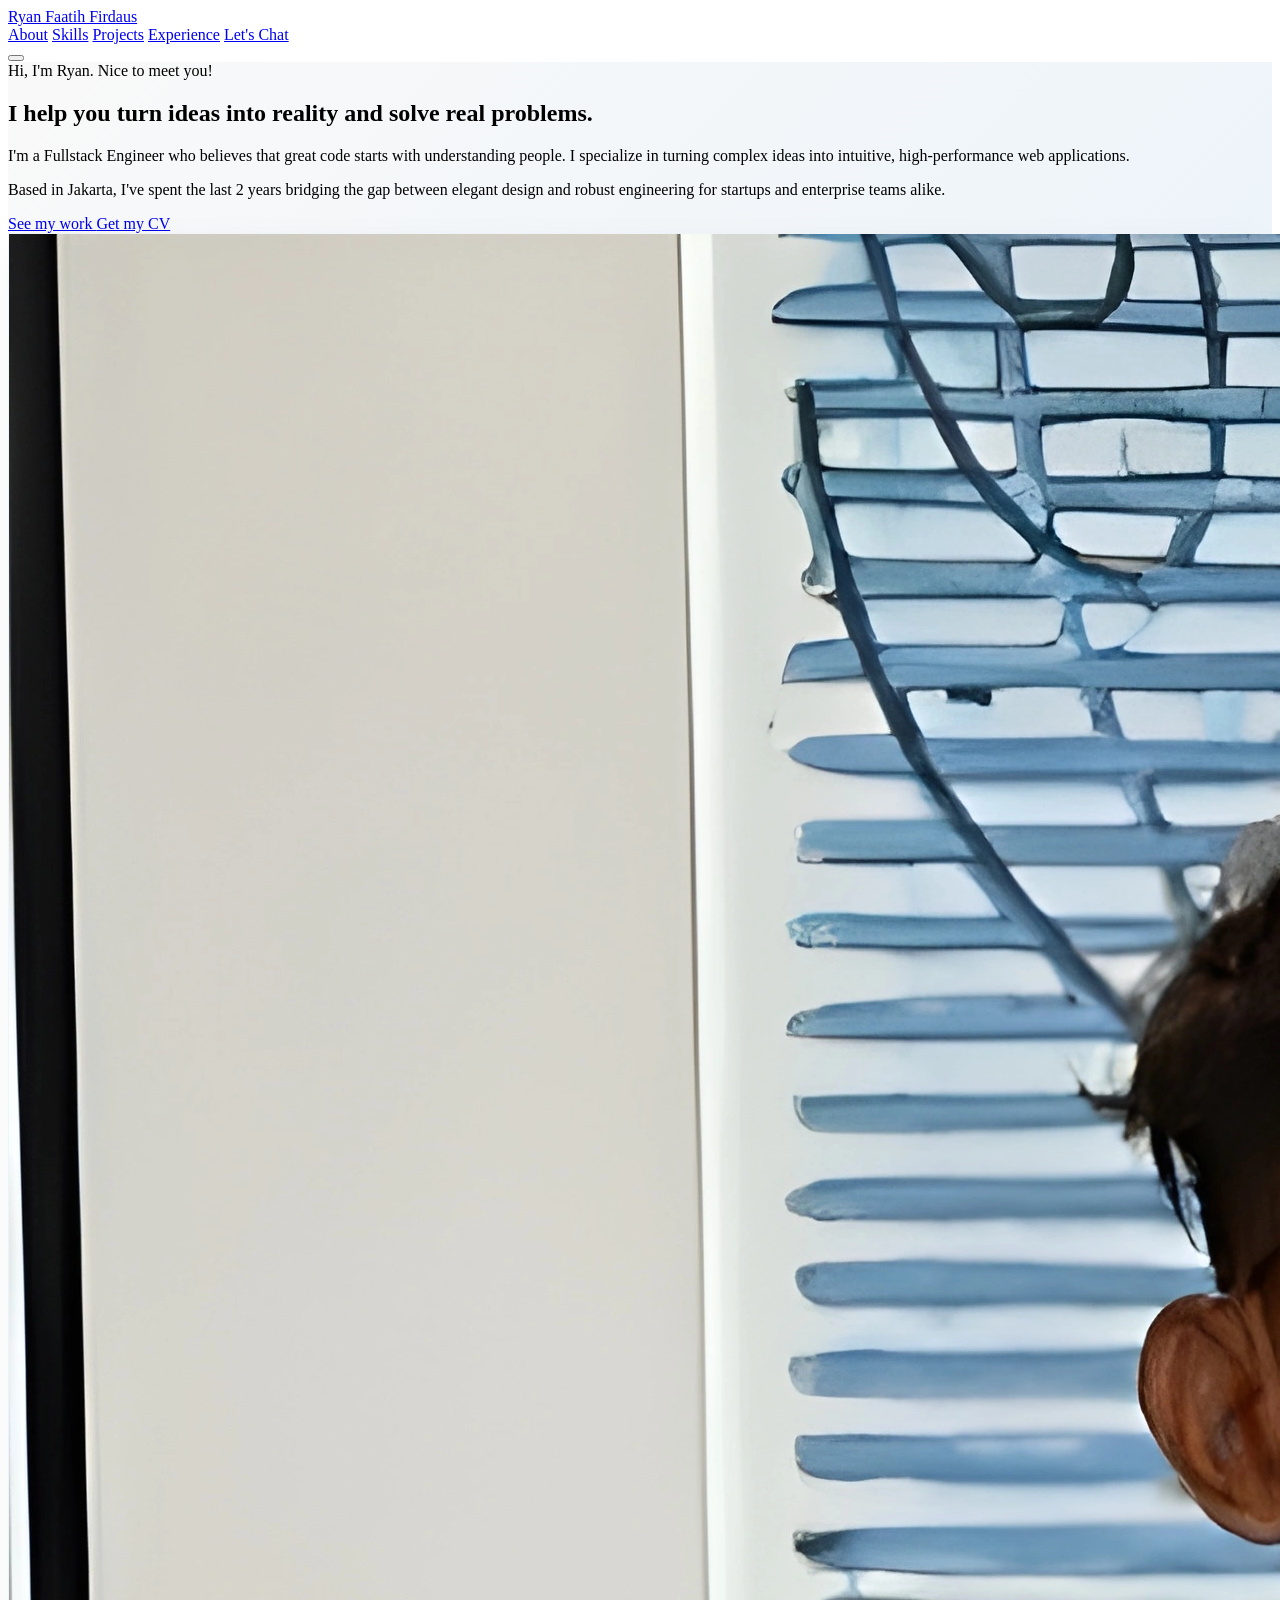
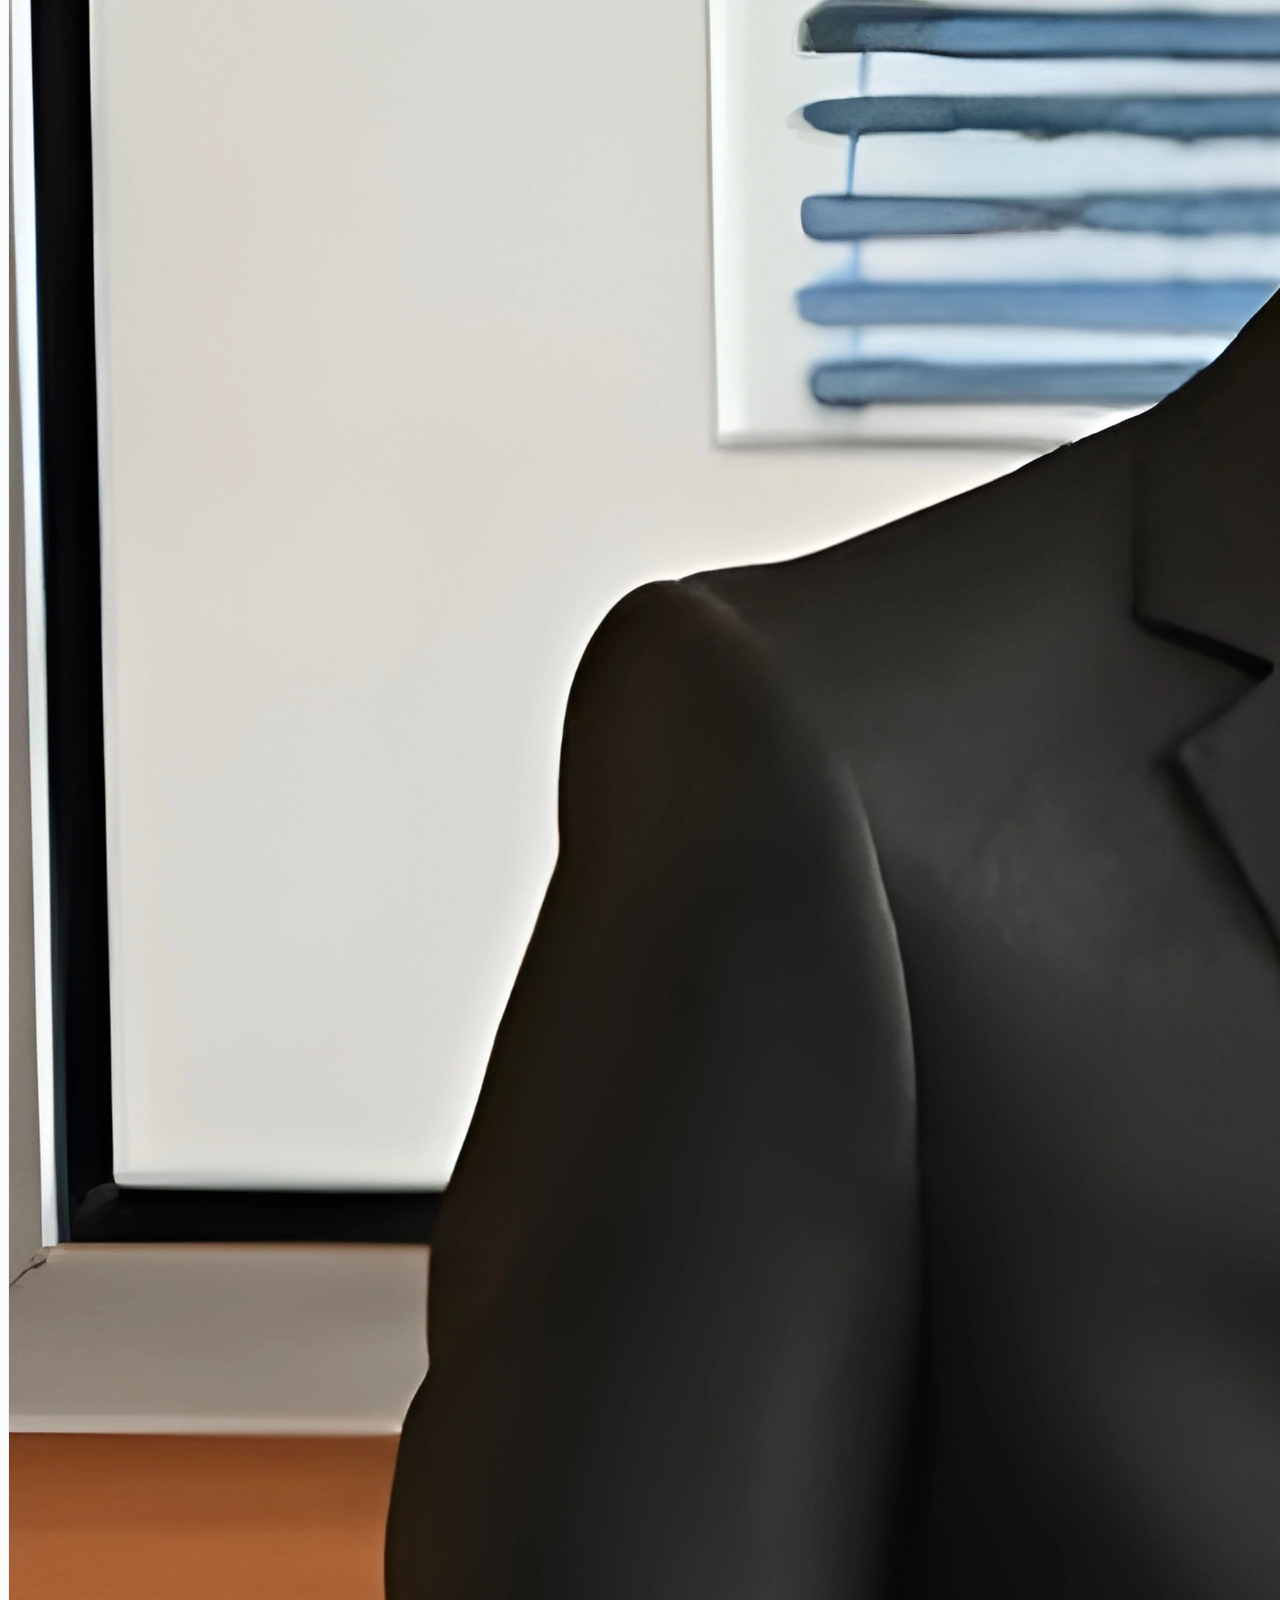
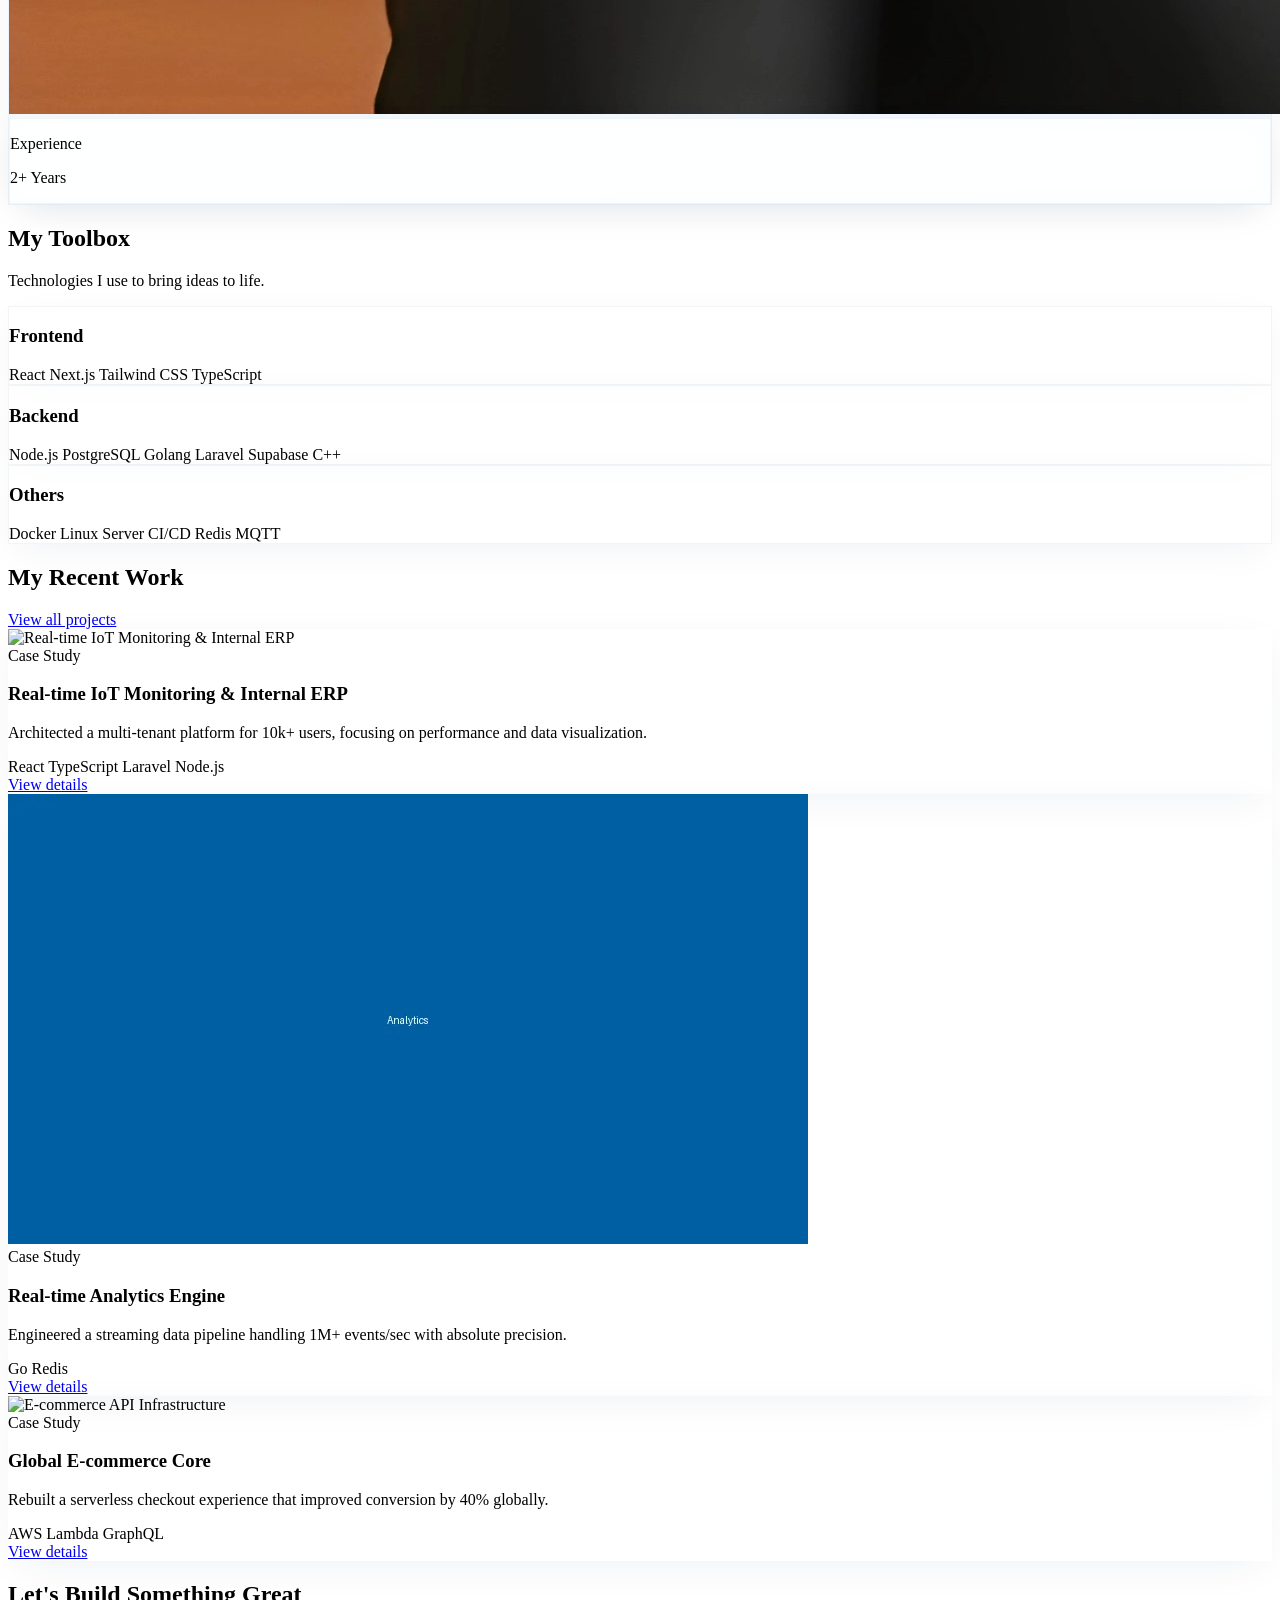
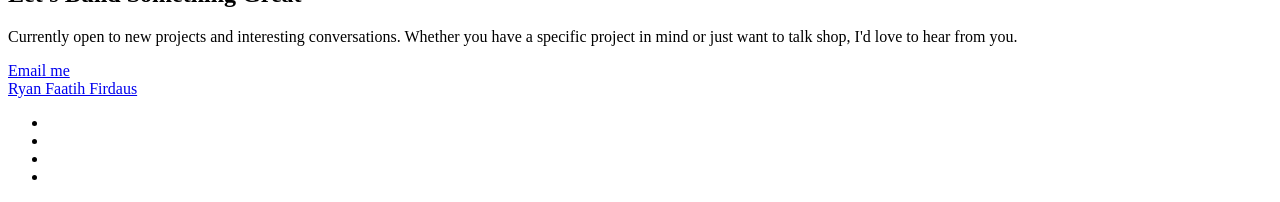
==== commit e4bde2da: "Update hero section text to better convey value proposition and problem-solving approach" ====
--- a/index.html
+++ b/index.html
@@ -42,9 +42,8 @@
               >
             </div>
             <h1 class="font-display text-display text-on-surface leading-tight">
-              I build
-              <span class="text-primary">Scalable Digital Experiences</span>
-              with a human touch.
+              I help you
+              <span class="text-primary">turn ideas into reality and solve real problems.</span>
             </h1>
             <div class="space-y-4">
               <p class="font-body text-heading text-slate-text max-w-lg">
